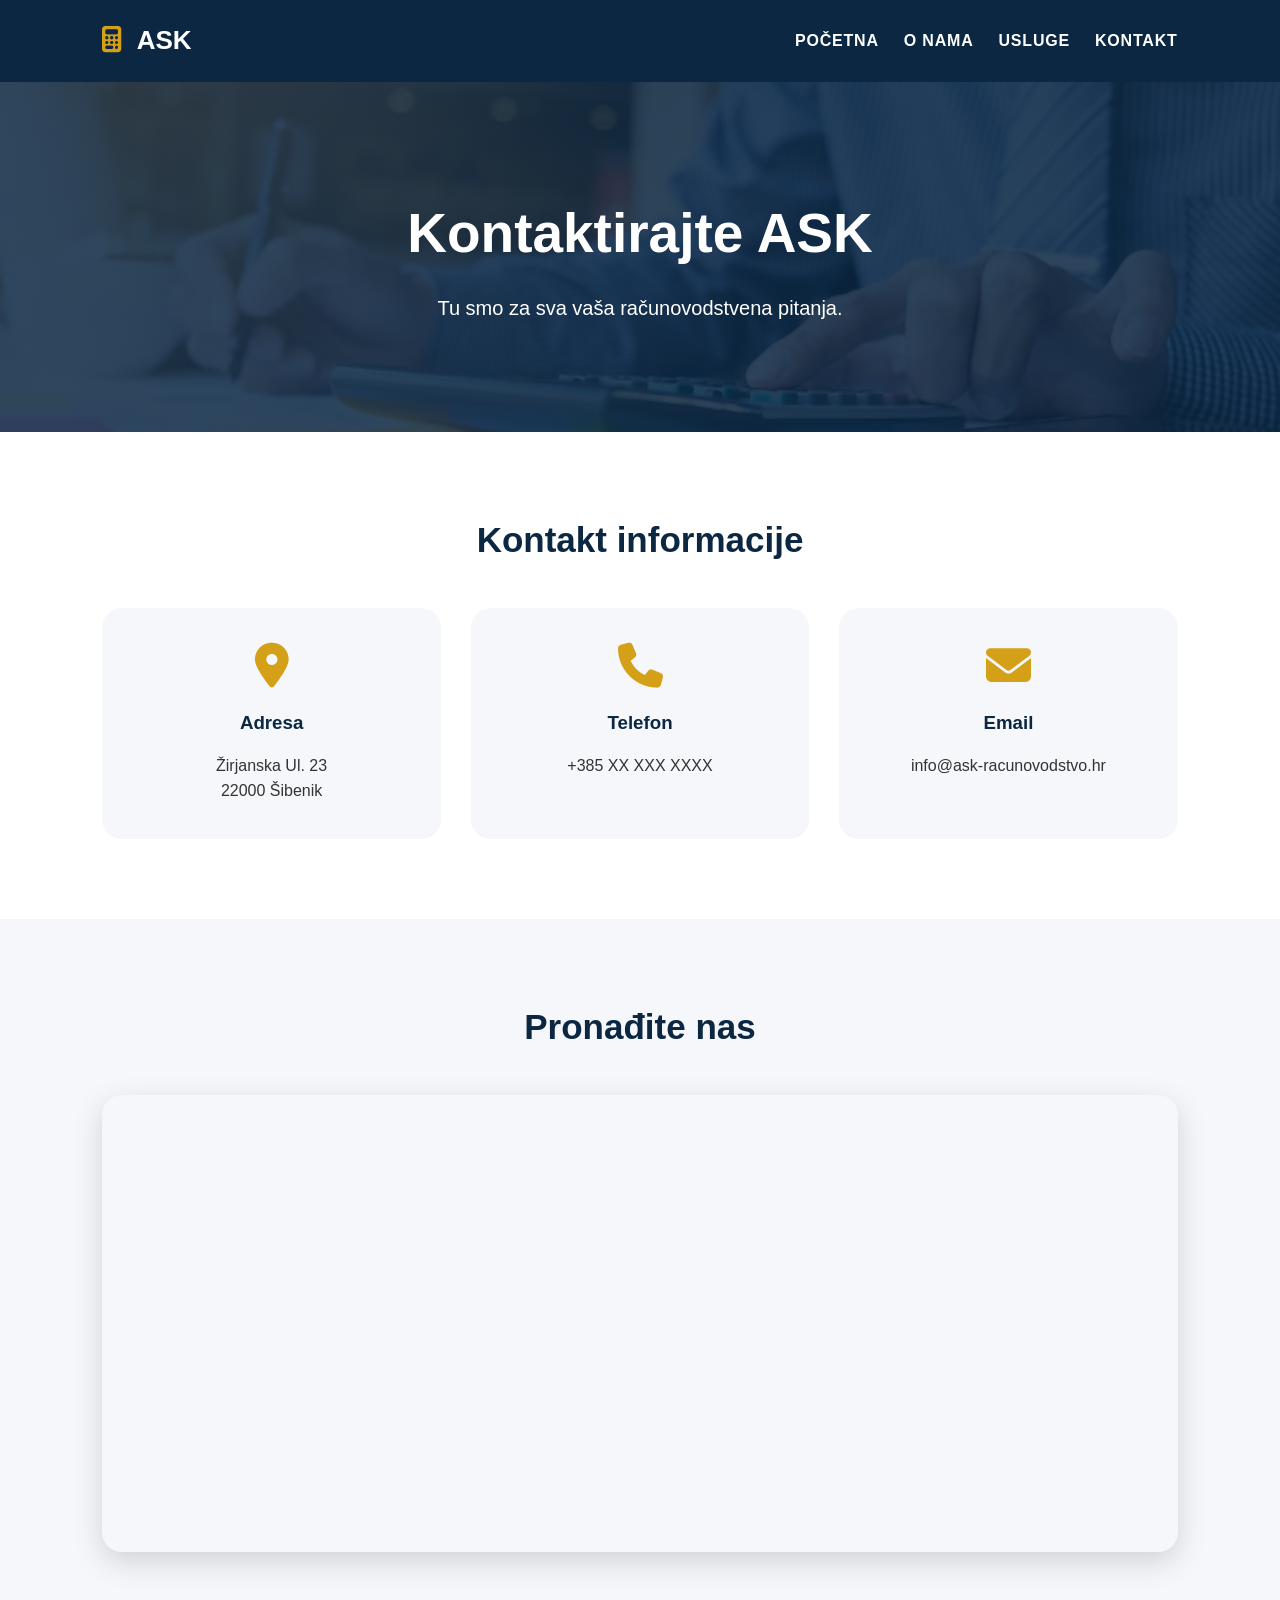
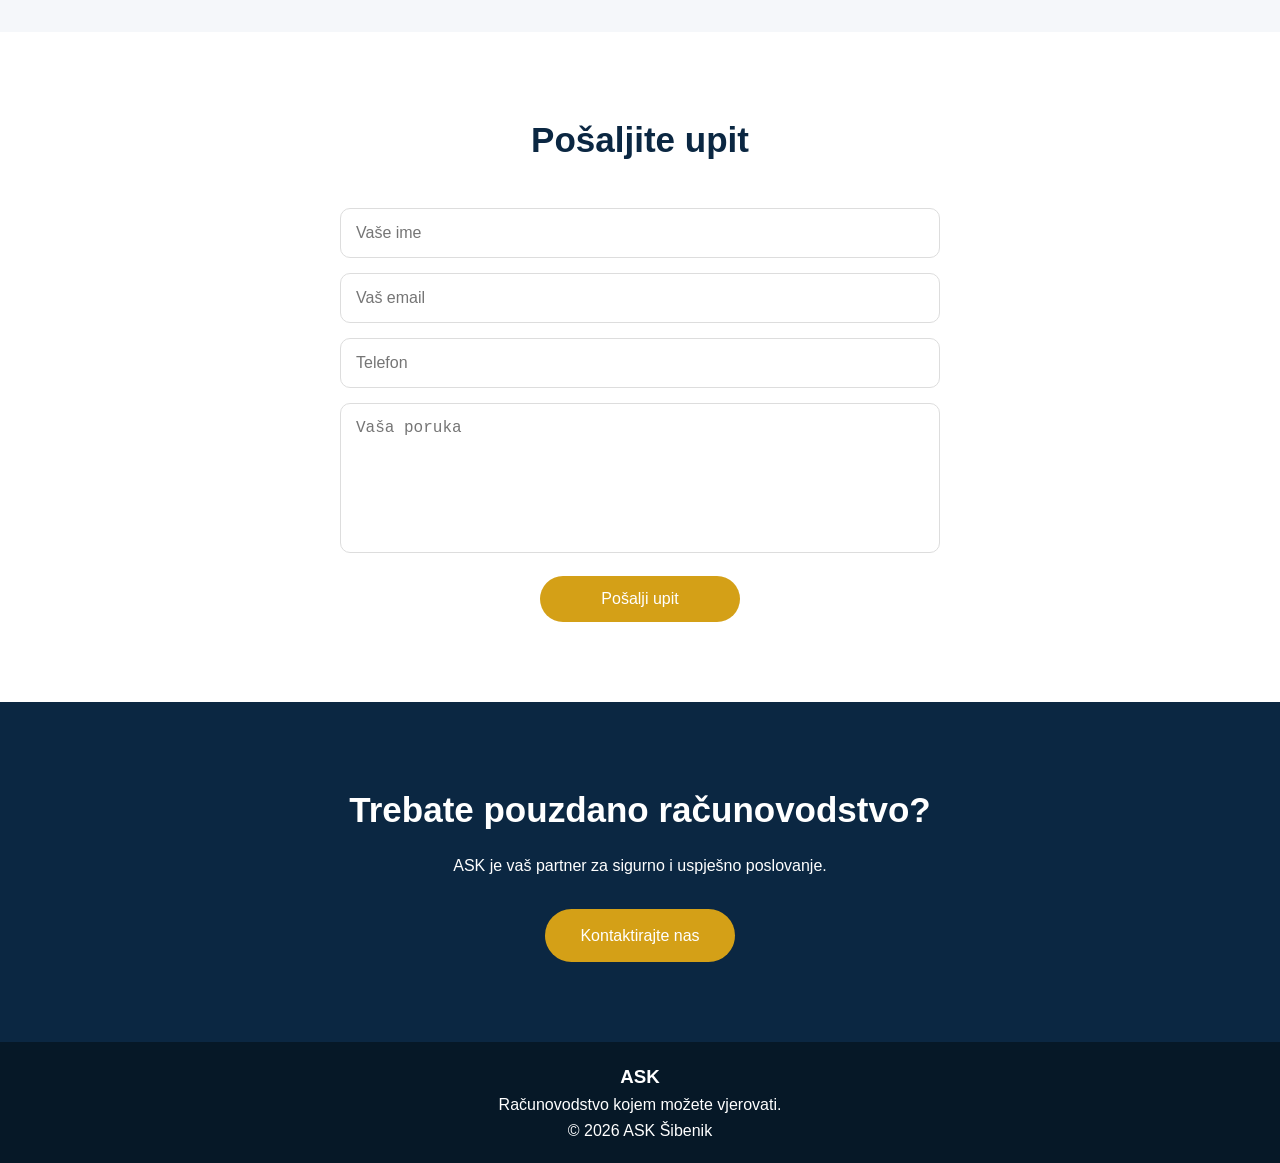
==== kontakt.html @ 26fa2457 "WIP" ====
<!doctype html>
<html lang="hr">
  <head>
    <meta charset="UTF-8" />

    <meta name="viewport" content="width=device-width, initial-scale=1.0" />

    <meta
      name="description"
      content="Kontakt ASK računovodstvo Šibenik - Žirjanska Ul. 23. Knjigovodstvo, porezne usluge i poslovno savjetovanje."
    />

    <title>ASK | Kontakt</title>

    <link rel="stylesheet" href="css/style.css" />

    <link rel="stylesheet" href="css/kontakt.css" />

    <link
      rel="stylesheet"
      href="https://cdnjs.cloudflare.com/ajax/libs/font-awesome/6.5.1/css/all.min.css"
    />
  </head>

  <body>
    <header>
      <div class="logo">
        <i class="fa-solid fa-calculator"></i>

        ASK
      </div>

<nav id="menu">
        <a href="index.html">POČETNA</a>
        <a href="o-nama.html">O NAMA</a>
        <a href="usluge.html">USLUGE</a>
        <a href="kontakt.html">KONTAKT</a>
      </nav>


      <div class="hamburger" onclick="toggleMenu()">
        <i class="fa-solid fa-bars"></i>
      </div>
    </header>

    <section class="contact-hero">
      <div>
        <h1>Kontaktirajte ASK</h1>

        <p>Tu smo za sva vaša računovodstvena pitanja.</p>
      </div>
    </section>

    <section class="contact-section">
      <h2 class="title">Kontakt informacije</h2>

      <div class="contact-grid">
        <div class="contact-card">
          <i class="fa-solid fa-location-dot"></i>

          <h3>Adresa</h3>

          <p>
            Žirjanska Ul. 23<br />

            22000 Šibenik
          </p>
        </div>

        <div class="contact-card">
          <i class="fa-solid fa-phone"></i>

          <h3>Telefon</h3>

          <p>+385 XX XXX XXXX</p>
        </div>

        <div class="contact-card">
          <i class="fa-solid fa-envelope"></i>

          <h3>Email</h3>

          <p>info@ask-racunovodstvo.hr</p>
        </div>
      </div>
    </section>

    <section class="map-section">
      <h2 class="title">Pronađite nas</h2>

      <div class="map-container">
        <iframe
          src="https://www.google.com/maps?q=Žirjanska+Ul.+23,+22000+Šibenik&output=embed"
          width="100%"
          height="450"
          style="border: 0"
          allowfullscreen=""
          loading="lazy"
        >
        </iframe>
      </div>
    </section>

    <section class="contact-form-section">
      <h2 class="title">Pošaljite upit</h2>

      <form class="contact-form">
        <input type="text" placeholder="Vaše ime" />

        <input type="email" placeholder="Vaš email" />

        <input type="text" placeholder="Telefon" />

        <textarea placeholder="Vaša poruka"></textarea>

        <button>Pošalji upit</button>
      </form>
    </section>

    <section class="contact">
      <h2>Trebate pouzdano računovodstvo?</h2>

      <p>ASK je vaš partner za sigurno i uspješno poslovanje.</p>

      <a class="btn" href="mailto:info@ask-racunovodstvo.hr">
        Kontaktirajte nas
      </a>
    </section>

    <footer>
      <h3>ASK</h3>

      <p>Računovodstvo kojem možete vjerovati.</p>

      <p>© 2026 ASK Šibenik</p>
    </footer>

    <script>
      function toggleMenu() {
        document.getElementById("menu").classList.toggle("active");
      }
    </script>
  </body>
</html>
---- css/style.css ----
* {
  margin: 0;
  padding: 0;
  box-sizing: border-box;
}

html {
  scroll-behavior: smooth;
}

body {
  font-family: "Segoe UI", Arial, sans-serif;
  color: #333;
  line-height: 1.6;
  overflow-x: hidden;
}

/* HEADER */

header {
  background: #0b2742;
  color: white;
  padding: 20px 8%;
  position: relative;
  display: flex;
  justify-content: space-between;
  align-items: center;
  flex-wrap: wrap;
}

.logo {
  font-size: 26px;
  font-weight: 700;
}

nav {
  display: flex;
  gap: 25px;
}

nav a {
  color: white;
  text-decoration: none;
  font-weight: 700;
  font-size: 16px;
  letter-spacing: 0.8px;
  position: relative;
  transition: 0.3s ease;
}

nav a::after {
  content: "";
  position: absolute;
  left: 0;
  bottom: -6px;
  width: 0;
  height: 2px;
  background:  #d4a017;;
  transition: width 0.3s ease;
}

nav a:hover::after {
  width: 100%;
}

nav a:hover {
  color:  #d4a017;
}
/* HERO */

.hero {
  min-height: 550px;

  display: flex;

  align-items: center;

  padding: 60px 8%;

  color: white;

  background:
    linear-gradient(rgba(11, 39, 66, 0.85), rgba(11, 39, 66, 0.85)),
    url("../images/slika.jpg");

  background-size: cover;

  background-position: center;
}

.hero div {
  max-width: 750px;
}

.hero h1 {
  font-size: clamp(32px, 5vw, 48px);

  line-height: 1.2;
}

.hero p {
  font-size: clamp(16px, 2vw, 20px);

  margin-top: 20px;
}

/* BUTTON */

.btn {
  display: inline-block;

  margin-top: 30px;

  padding: 14px 35px;

  background: #d4a017;

  color: white;

  text-decoration: none;

  border-radius: 30px;

  transition: 0.3s;
}

.btn:hover {
  transform: translateY(-3px);
}

/* SECTIONS */

section {
  padding: 80px 8%;
}

.title {
  text-align: center;

  color: #0b2742;

  font-size: clamp(28px, 4vw, 35px);

  margin-bottom: 40px;
}

/* CONTENT */

.content {
  max-width: 900px;

  margin: auto;

  text-align: center;

  font-size: 18px;
}

/* SERVICES */

.services {
  display: grid;

  grid-template-columns: repeat(auto-fit, minmax(250px, 1fr));

  gap: 30px;
}

.card {
  background: #f5f7fa;

  padding: 30px;

  border-radius: 15px;

  text-align: center;

  transition: 0.3s;
}

.card:hover {
  transform: translateY(-5px);
}

.card h3 {
  color: #0b2742;

  margin-bottom: 15px;
}

/* CONTACT */

.contact {
  background: #0b2742;

  color: white;

  text-align: center;
}

form {
  max-width: 500px;

  margin: 30px auto;
}

input,
textarea {
  width: 100%;

  padding: 15px;

  margin-bottom: 15px;

  border-radius: 8px;

  border: none;

  font-size: 16px;
}

textarea {
  resize: vertical;

  min-height: 120px;
}

button {
  padding: 14px 35px;

  background: #d4a017;

  border: none;

  color: white;

  border-radius: 30px;

  cursor: pointer;

  font-size: 16px;
}

/* FOOTER */

footer {
  background: #061827;

  color: white;

  text-align: center;

  padding: 20px;
}

/* TABLET */

@media (max-width: 900px) {
  header {
    padding: 20px 5%;
  }

  section {
    padding: 60px 5%;
  }

  .hero {
    padding: 50px 5%;
  }
}


/* MODERN DODACI */

.logo i {
  color: #d4a017;

  margin-right: 8px;
}

.hamburger {
  display: none;

  font-size: 28px;

  cursor: pointer;
}

.icon {
  font-size: 40px;

  color: #d4a017;

  margin-bottom: 20px;
}

.card {
  transition: 0.4s;
}

.card:hover {
  transform: translateY(-10px);

  box-shadow: 0 15px 30px rgba(0, 0, 0, 0.15);
}

/* FIX STATS */

.stats {
  width: 100%;
  background: #0b2742;
  padding: 70px 0;
}

.stats-container {
  width: 100%;
  max-width: 1200px;
  margin: 0 auto;

  display: flex;
  flex-direction: row;

  justify-content: space-around;
  align-items: center;

  text-align: center;
}

.stats-container div {
  flex: 1;
}

.stats-container h2 {
  font-size: 45px;
  color: #d4a017;
  margin: 0;
}

.stats-container p {
  color: white;
  font-size: 18px;
}

@media (max-width: 700px) {
  .stats-container {
    flex-direction: column;
  }
}

.process {
  background: #f5f7fa;
}

.contact h2 {
  font-size: 35px;

  margin-bottom: 15px;
}

/* ANIMACIJE */

.hero-content {
  animation: show 0.9s ease;
}

@keyframes show {
  from {
    opacity: 0;

    transform: translateY(40px);
  }

  to {
    opacity: 1;

    transform: translateY(0);
  }
}

/* MOBILE MENU */

/* HAMBURGER MENU */

.hamburger {

    display:none;

    font-size:30px;

    cursor:pointer;

    color:white;

    margin-left:auto;

}

@media(max-width:700px){


header{

    flex-direction:row;

    justify-content:space-between;

    align-items:center;

    padding:20px 5%;

}


nav{

    display:none;

    position:absolute;

    top:75px;

    left:0;

    width:100%;

    background:#0b2742;

    flex-direction:column;

    text-align:center;

    padding:20px 0;

}


nav.active{

    display:flex;

}



.hamburger{

    display:block;

}


}
---- css/kontakt.css ----
/* HERO */

.contact-hero {
  min-height: 350px;

  display: flex;

  justify-content: center;

  align-items: center;

  text-align: center;

  color: white;

  padding: 40px 8%;

  background:
    linear-gradient(rgba(11, 39, 66, 0.85), rgba(11, 39, 66, 0.85)),
    url("../images/slika.jpg");

  background-size: cover;

  background-position: center;
}

.contact-hero h1 {
  font-size: 55px;

  margin-bottom: 15px;
}

.contact-hero p {
  font-size: 20px;
}

/* KONTAKT KARTICE */

.contact-grid {
  display: grid;

  grid-template-columns: repeat(auto-fit, minmax(250px, 1fr));

  gap: 30px;
}

.contact-card {
  background: #f5f7fa;

  padding: 35px;

  border-radius: 20px;

  text-align: center;
}

.contact-card i {
  font-size: 45px;

  color: #d4a017;

  margin-bottom: 20px;
}

.contact-card h3 {
  color: #0b2742;

  margin-bottom: 15px;
}

/* MAPA */

.map-section {
  background: #f5f7fa;
}

.map-container {
  max-width: 1200px;

  margin: auto;

  border-radius: 20px;

  overflow: hidden;

  box-shadow: 0 10px 30px rgba(0, 0, 0, 0.15);
}

/* FORMA */

.contact-form-section {
  text-align: center;
}

.contact-form {
  max-width: 600px;

  margin: auto;
}

.contact-form input,
.contact-form textarea {
  width: 100%;

  padding: 15px;

  margin-bottom: 15px;

  border: 1px solid #ddd;

  border-radius: 10px;

  font-size: 16px;
}

.contact-form textarea {
  min-height: 150px;

  resize: none;
}

.contact-form button {
  width: 200px;
}


.hamburger {
  display: none;

  font-size: 30px;

  cursor: pointer;

  color: white;
}

@media (max-width: 700px) {
  header {
    flex-direction: row;

    justify-content: space-between;
    
     align-items:center;

    padding:20px 5%;
  }

  .hamburger {
    display: block;
  }

  nav {
    display: none;

    width: 100%;

    flex-direction: column;

    text-align: center;

    background: #0b2742;

    padding: 20px 0;
  }

  nav a {
    padding: 12px;
  }

  nav.active {
    display: flex;
  }
}


@media (max-width: 700px) {
  .contact-hero h1 {
    font-size: 38px;
  }

  .contact-hero p {
    font-size: 16px;
  }
}
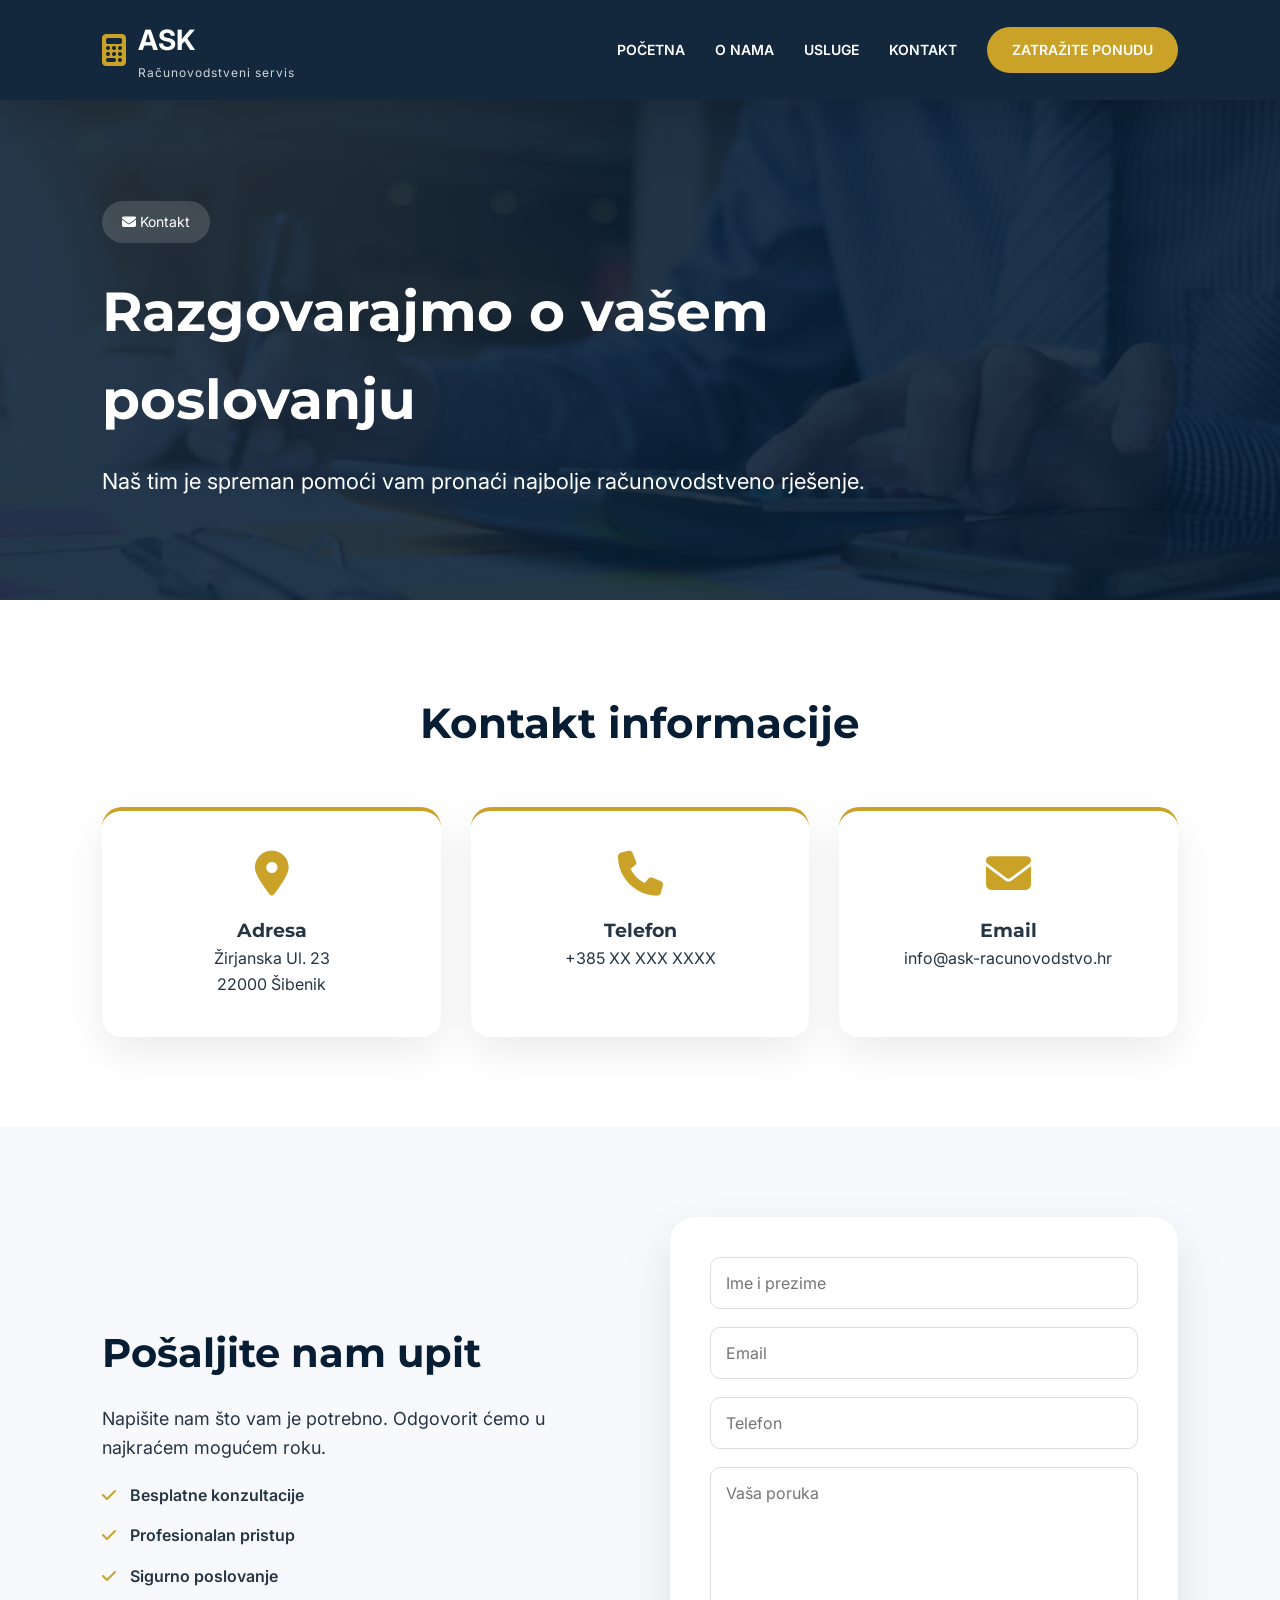
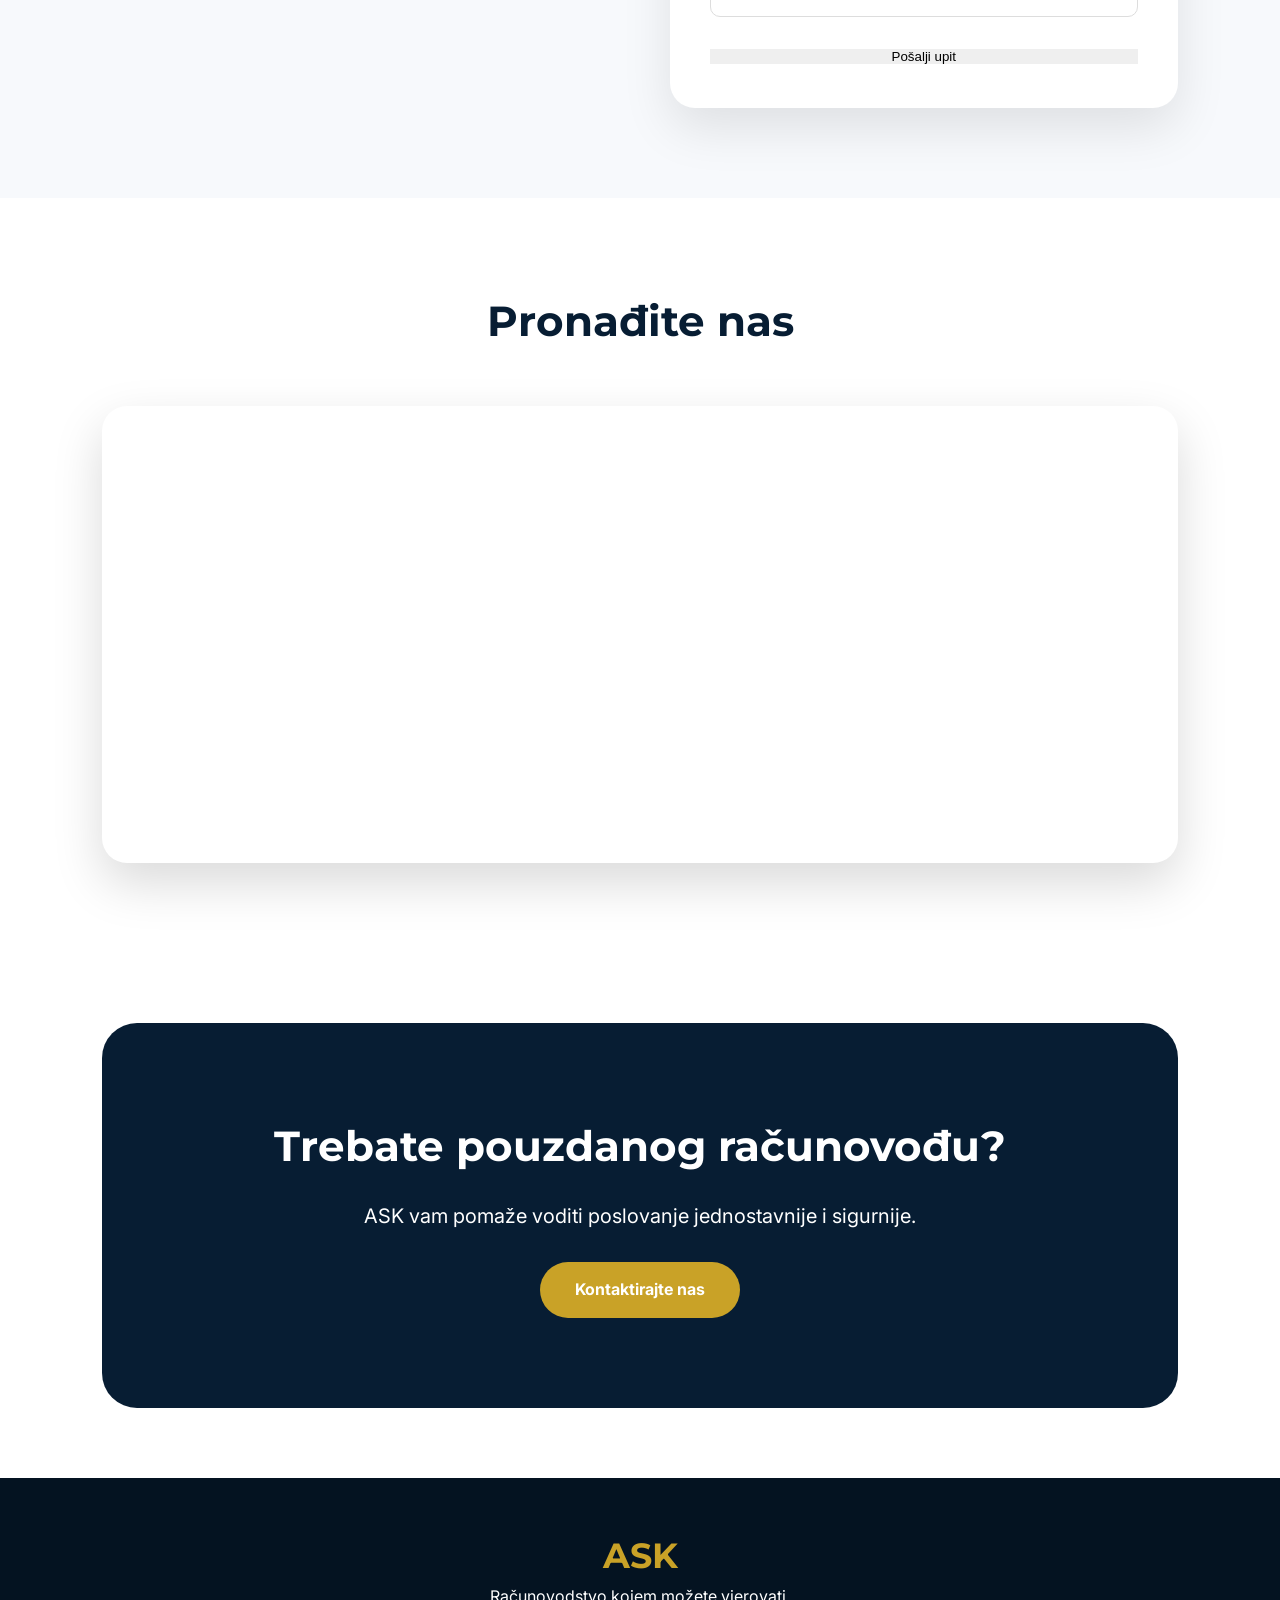
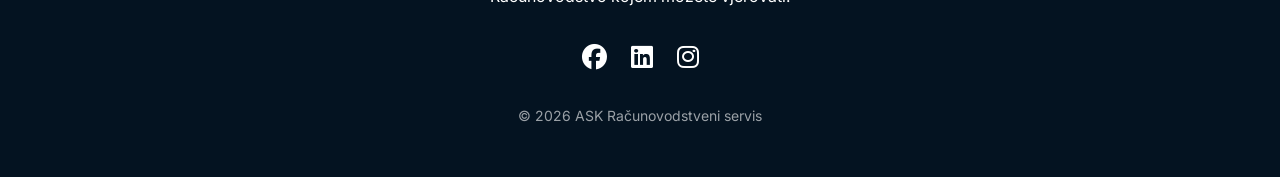
==== commit bfabd1b4: "redesign" ====
--- a/kontakt.html
+++ b/kontakt.html
@@ -7,7 +7,7 @@
 
     <meta
       name="description"
-      content="Kontakt ASK računovodstvo Šibenik - Žirjanska Ul. 23. Knjigovodstvo, porezne usluge i poslovno savjetovanje."
+      content="Kontakt ASK računovodstvo - knjigovodstvo, porezne usluge i poslovno savjetovanje."
     />
 
     <title>ASK | Kontakt</title>
@@ -15,6 +15,14 @@
     <link rel="stylesheet" href="css/style.css" />
 
     <link rel="stylesheet" href="css/kontakt.css" />
+
+    <link rel="preconnect" href="https://fonts.googleapis.com" />
+    <link rel="preconnect" href="https://fonts.gstatic.com" crossorigin />
+
+    <link
+      href="https://fonts.googleapis.com/css2?family=Inter:wght@400;500;600;700&family=Montserrat:wght@700;800&display=swap"
+      rel="stylesheet"
+    />
 
     <link
       rel="stylesheet"
@@ -27,29 +35,50 @@
       <div class="logo">
         <i class="fa-solid fa-calculator"></i>
 
-        ASK
-      </div>
-
-<nav id="menu">
-        <a href="index.html">POČETNA</a>
-        <a href="o-nama.html">O NAMA</a>
-        <a href="usluge.html">USLUGE</a>
-        <a href="kontakt.html">KONTAKT</a>
+        <div>
+          <strong>ASK</strong>
+
+          <span>Računovodstveni servis</span>
+        </div>
+      </div>
+
+      <nav id="menu">
+        <a href="index.html">Početna</a>
+
+        <a href="o-nama.html">O nama</a>
+
+        <a href="usluge.html">Usluge</a>
+
+        <a href="kontakt.html">Kontakt</a>
+
+        <a class="nav-btn" href="kontakt.html"> Zatražite ponudu </a>
       </nav>
-
 
       <div class="hamburger" onclick="toggleMenu()">
         <i class="fa-solid fa-bars"></i>
       </div>
     </header>
 
+    <!-- HERO -->
+
     <section class="contact-hero">
       <div>
-        <h1>Kontaktirajte ASK</h1>
-
-        <p>Tu smo za sva vaša računovodstvena pitanja.</p>
-      </div>
-    </section>
+        <div class="badge">
+          <i class="fa-solid fa-envelope"></i>
+
+          Kontakt
+        </div>
+
+        <h1>Razgovarajmo o vašem poslovanju</h1>
+
+        <p>
+          Naš tim je spreman pomoći vam pronaći najbolje računovodstveno
+          rješenje.
+        </p>
+      </div>
+    </section>
+
+    <!-- CONTACT INFO -->
 
     <section class="contact-section">
       <h2 class="title">Kontakt informacije</h2>
@@ -84,6 +113,55 @@
         </div>
       </div>
     </section>
+
+    <!-- FORM -->
+
+    <section class="contact-form-section">
+      <div class="form-wrapper">
+        <div class="form-text">
+          <h2>Pošaljite nam upit</h2>
+
+          <p>
+            Napišite nam što vam je potrebno. Odgovorit ćemo u najkraćem mogućem
+            roku.
+          </p>
+
+          <div class="mini-info">
+            <div>
+              <i class="fa-solid fa-check"></i>
+
+              Besplatne konzultacije
+            </div>
+
+            <div>
+              <i class="fa-solid fa-check"></i>
+
+              Profesionalan pristup
+            </div>
+
+            <div>
+              <i class="fa-solid fa-check"></i>
+
+              Sigurno poslovanje
+            </div>
+          </div>
+        </div>
+
+        <form class="contact-form">
+          <input type="text" placeholder="Ime i prezime" />
+
+          <input type="email" placeholder="Email" />
+
+          <input type="text" placeholder="Telefon" />
+
+          <textarea placeholder="Vaša poruka"></textarea>
+
+          <button>Pošalji upit</button>
+        </form>
+      </div>
+    </section>
+
+    <!-- MAP -->
 
     <section class="map-section">
       <h2 class="title">Pronađite nas</h2>
@@ -101,26 +179,10 @@
       </div>
     </section>
 
-    <section class="contact-form-section">
-      <h2 class="title">Pošaljite upit</h2>
-
-      <form class="contact-form">
-        <input type="text" placeholder="Vaše ime" />
-
-        <input type="email" placeholder="Vaš email" />
-
-        <input type="text" placeholder="Telefon" />
-
-        <textarea placeholder="Vaša poruka"></textarea>
-
-        <button>Pošalji upit</button>
-      </form>
-    </section>
-
-    <section class="contact">
-      <h2>Trebate pouzdano računovodstvo?</h2>
-
-      <p>ASK je vaš partner za sigurno i uspješno poslovanje.</p>
+    <section class="cta">
+      <h2>Trebate pouzdanog računovođu?</h2>
+
+      <p>ASK vam pomaže voditi poslovanje jednostavnije i sigurnije.</p>
 
       <a class="btn" href="mailto:info@ask-racunovodstvo.hr">
         Kontaktirajte nas
@@ -128,11 +190,19 @@
     </section>
 
     <footer>
-      <h3>ASK</h3>
+      <h2>ASK</h2>
 
       <p>Računovodstvo kojem možete vjerovati.</p>
 
-      <p>© 2026 ASK Šibenik</p>
+      <div class="social">
+        <i class="fa-brands fa-facebook"></i>
+
+        <i class="fa-brands fa-linkedin"></i>
+
+        <i class="fa-brands fa-instagram"></i>
+      </div>
+
+      <p class="copy">© 2026 ASK Računovodstveni servis</p>
     </footer>
 
     <script>
--- a/css/style.css
+++ b/css/style.css
@@ -4,364 +4,473 @@
   box-sizing: border-box;
 }
 
+:root {
+  --navy: #071d33;
+  --blue: #12395b;
+  --gold: #c9a227;
+  --light: #f7f9fc;
+  --text: #263544;
+}
+
 html {
   scroll-behavior: smooth;
 }
 
 body {
-  font-family: "Segoe UI", Arial, sans-serif;
-  color: #333;
+  font-family: "Inter", sans-serif;
+
+  color: var(--text);
+
   line-height: 1.6;
+
   overflow-x: hidden;
-}
-
-/* HEADER */
+
+  background: white;
+}
+
+h1,
+h2,
+h3 {
+  font-family: "Montserrat", sans-serif;
+}
+
+/* ================= HEADER ================= */
 
 header {
-  background: #0b2742;
-  color: white;
-  padding: 20px 8%;
-  position: relative;
+  position: sticky;
+
+  top: 0;
+
+  z-index: 1000;
+
   display: flex;
+
   justify-content: space-between;
+
   align-items: center;
-  flex-wrap: wrap;
+
+  padding: 18px 8%;
+
+  background: rgba(7, 29, 51, 0.95);
+
+  backdrop-filter: blur(12px);
+
+  box-shadow: 0 10px 30px rgba(0, 0, 0, 0.15);
 }
 
 .logo {
-  font-size: 26px;
-  font-weight: 700;
+  display: flex;
+
+  align-items: center;
+
+  gap: 12px;
+
+  color: white;
+
+  font-size: 28px;
+}
+
+.logo i {
+  color: var(--gold);
+
+  font-size: 32px;
+}
+
+.logo span {
+  display: block;
+
+  font-size: 12px;
+
+  font-weight: 400;
+
+  opacity: 0.8;
+
+  letter-spacing: 1px;
 }
 
 nav {
   display: flex;
-  gap: 25px;
+
+  align-items: center;
+
+  gap: 30px;
 }
 
 nav a {
   color: white;
+
   text-decoration: none;
-  font-weight: 700;
-  font-size: 16px;
-  letter-spacing: 0.8px;
-  position: relative;
-  transition: 0.3s ease;
-}
-
-nav a::after {
-  content: "";
-  position: absolute;
-  left: 0;
-  bottom: -6px;
-  width: 0;
-  height: 2px;
-  background:  #d4a017;;
-  transition: width 0.3s ease;
-}
-
-nav a:hover::after {
-  width: 100%;
+
+  font-weight: 600;
+
+  text-transform: uppercase;
+
+  font-size: 14px;
+
+  transition: 0.3s;
 }
 
 nav a:hover {
-  color:  #d4a017;
-}
-/* HERO */
+  color: var(--gold);
+}
+
+.nav-btn {
+  background: var(--gold);
+
+  padding: 12px 25px;
+
+  border-radius: 30px;
+}
+
+.nav-btn:hover {
+  background: white;
+
+  color: var(--navy);
+}
+
+.hamburger {
+  display: none;
+
+  font-size: 30px;
+
+  color: white;
+
+  cursor: pointer;
+}
+
+/* ================= HERO ================= */
 
 .hero {
-  min-height: 550px;
-
+  min-height: 700px;
+
+  padding: 80px 8%;
+
+  display: grid;
+
+  grid-template-columns: 1fr 1fr;
+
+  gap: 60px;
+
+  align-items: center;
+
+  background:
+    linear-gradient(rgba(7, 29, 51, 0.85), rgba(7, 29, 51, 0.85)),
+    url("../images/slika.jpg");
+
+  background-size: cover;
+
+  background-position: center;
+
+  color: white;
+}
+
+.hero-text {
+  animation: show 0.8s ease;
+}
+
+.badge {
+  display: inline-block;
+
+  background: rgba(255, 255, 255, 0.15);
+
+  padding: 10px 20px;
+
+  border-radius: 30px;
+
+  margin-bottom: 25px;
+
+  font-size: 14px;
+}
+
+.hero h1 {
+  font-size: clamp(38px, 5vw, 60px);
+
+  line-height: 1.15;
+
+  margin-bottom: 25px;
+}
+
+.hero p {
+  font-size: 20px;
+
+  max-width: 600px;
+
+  opacity: 0.9;
+}
+
+.hero-buttons {
   display: flex;
 
-  align-items: center;
-
-  padding: 60px 8%;
-
-  color: white;
-
-  background:
-    linear-gradient(rgba(11, 39, 66, 0.85), rgba(11, 39, 66, 0.85)),
-    url("../images/slika.jpg");
-
-  background-size: cover;
-
-  background-position: center;
-}
-
-.hero div {
-  max-width: 750px;
-}
-
-.hero h1 {
-  font-size: clamp(32px, 5vw, 48px);
-
-  line-height: 1.2;
-}
-
-.hero p {
-  font-size: clamp(16px, 2vw, 20px);
-
-  margin-top: 20px;
-}
-
-/* BUTTON */
+  gap: 20px;
+
+  margin-top: 35px;
+}
 
 .btn {
   display: inline-block;
 
-  margin-top: 30px;
-
-  padding: 14px 35px;
-
-  background: #d4a017;
-
-  color: white;
+  padding: 15px 35px;
+
+  background: var(--gold);
+
+  color: white;
+
+  border-radius: 40px;
 
   text-decoration: none;
 
-  border-radius: 30px;
+  font-weight: 700;
 
   transition: 0.3s;
 }
 
 .btn:hover {
-  transform: translateY(-3px);
-}
-
-/* SECTIONS */
+  transform: translateY(-4px);
+}
+
+.outline-btn {
+  padding: 15px 35px;
+
+  border: 2px solid white;
+
+  border-radius: 40px;
+
+  color: white;
+
+  text-decoration: none;
+
+  font-weight: 700;
+
+  transition: 0.3s;
+}
+
+.outline-btn:hover {
+  background: white;
+
+  color: var(--navy);
+}
+
+.hero-image img {
+  width: 100%;
+
+  height: 420px;
+
+  object-fit: cover;
+
+  border-radius: 25px;
+
+  box-shadow: 0 25px 60px rgba(0, 0, 0, 0.4);
+}
+
+/* ================= TRUST ================= */
+
+.trust {
+  padding: 60px 8%;
+
+  display: grid;
+
+  grid-template-columns: repeat(4, 1fr);
+
+  gap: 30px;
+
+  background: white;
+
+  text-align: center;
+}
+
+.trust div {
+  padding: 30px;
+}
+
+.trust i {
+  font-size: 40px;
+
+  color: var(--gold);
+
+  margin-bottom: 15px;
+}
+
+.trust h3 {
+  font-size: 35px;
+
+  color: var(--navy);
+}
+
+/* ================= GENERAL ================= */
 
 section {
-  padding: 80px 8%;
+  padding: 90px 8%;
 }
 
 .title {
   text-align: center;
 
-  color: #0b2742;
-
-  font-size: clamp(28px, 4vw, 35px);
-
-  margin-bottom: 40px;
-}
-
-/* CONTENT */
-
-.content {
-  max-width: 900px;
-
-  margin: auto;
+  font-size: 42px;
+
+  color: var(--navy);
+
+  margin-bottom: 50px;
+}
+
+/* ================= CARDS ================= */
+
+.cards {
+  display: grid;
+
+  grid-template-columns: repeat(auto-fit, minmax(280px, 1fr));
+
+  gap: 35px;
+}
+
+.card {
+  background: white;
+
+  padding: 40px 30px;
+
+  border-radius: 20px;
 
   text-align: center;
 
-  font-size: 18px;
-}
-
-/* SERVICES */
-
-.services {
-  display: grid;
-
-  grid-template-columns: repeat(auto-fit, minmax(250px, 1fr));
-
-  gap: 30px;
-}
-
-.card {
-  background: #f5f7fa;
-
-  padding: 30px;
-
-  border-radius: 15px;
-
-  text-align: center;
-
-  transition: 0.3s;
+  border-top: 4px solid var(--gold);
+
+  box-shadow: 0 15px 40px rgba(0, 0, 0, 0.08);
+
+  transition: 0.4s;
 }
 
 .card:hover {
-  transform: translateY(-5px);
+  transform: translateY(-12px);
+
+  box-shadow: 0 25px 60px rgba(0, 0, 0, 0.15);
+}
+
+.card i {
+  font-size: 45px;
+
+  color: var(--gold);
+
+  margin-bottom: 25px;
 }
 
 .card h3 {
-  color: #0b2742;
+  color: var(--navy);
+
+  font-size: 22px;
 
   margin-bottom: 15px;
 }
 
-/* CONTACT */
-
-.contact {
-  background: #0b2742;
-
-  color: white;
-
-  text-align: center;
-}
-
-form {
-  max-width: 500px;
-
-  margin: 30px auto;
-}
-
-input,
-textarea {
-  width: 100%;
-
-  padding: 15px;
-
-  margin-bottom: 15px;
-
-  border-radius: 8px;
-
-  border: none;
-
-  font-size: 16px;
-}
-
-textarea {
-  resize: vertical;
-
-  min-height: 120px;
-}
-
-button {
-  padding: 14px 35px;
-
-  background: #d4a017;
-
-  border: none;
-
-  color: white;
-
-  border-radius: 30px;
-
-  cursor: pointer;
-
-  font-size: 16px;
-}
-
-/* FOOTER */
-
-footer {
-  background: #061827;
-
-  color: white;
-
-  text-align: center;
-
-  padding: 20px;
-}
-
-/* TABLET */
-
-@media (max-width: 900px) {
-  header {
-    padding: 20px 5%;
-  }
-
-  section {
-    padding: 60px 5%;
-  }
-
-  .hero {
-    padding: 50px 5%;
-  }
-}
-
-
-/* MODERN DODACI */
-
-.logo i {
-  color: #d4a017;
-
-  margin-right: 8px;
-}
-
-.hamburger {
-  display: none;
-
-  font-size: 28px;
-
-  cursor: pointer;
-}
-
-.icon {
-  font-size: 40px;
-
-  color: #d4a017;
-
-  margin-bottom: 20px;
-}
-
-.card {
-  transition: 0.4s;
-}
-
-.card:hover {
-  transform: translateY(-10px);
-
-  box-shadow: 0 15px 30px rgba(0, 0, 0, 0.15);
-}
-
-/* FIX STATS */
-
-.stats {
-  width: 100%;
-  background: #0b2742;
-  padding: 70px 0;
-}
-
-.stats-container {
-  width: 100%;
-  max-width: 1200px;
-  margin: 0 auto;
-
-  display: flex;
-  flex-direction: row;
-
-  justify-content: space-around;
-  align-items: center;
-
-  text-align: center;
-}
-
-.stats-container div {
-  flex: 1;
-}
-
-.stats-container h2 {
-  font-size: 45px;
-  color: #d4a017;
-  margin: 0;
-}
-
-.stats-container p {
-  color: white;
-  font-size: 18px;
-}
-
-@media (max-width: 700px) {
-  .stats-container {
-    flex-direction: column;
-  }
-}
+.services-section {
+  background: var(--light);
+}
+
+/* ================= PROCESS ================= */
 
 .process {
   background: #f5f7fa;
 }
 
-.contact h2 {
+.steps {
+  display: grid;
+
+  grid-template-columns: repeat(3, 1fr);
+
+  gap: 40px;
+
+  text-align: center;
+}
+
+.steps span {
+  display: flex;
+
+  width: 80px;
+
+  height: 80px;
+
+  margin: auto;
+
+  align-items: center;
+
+  justify-content: center;
+
+  border-radius: 50%;
+
+  background: var(--gold);
+
+  color: white;
+
+  font-size: 30px;
+
+  font-weight: bold;
+
+  margin-bottom: 25px;
+}
+
+/* ================= CTA ================= */
+
+.cta {
+  margin: 70px 8%;
+
+  border-radius: 35px;
+
+  background: var(--navy);
+
+  color: white;
+
+  text-align: center;
+
+  padding: 90px 20px;
+}
+
+.cta h2 {
+  font-size: 42px;
+
+  margin-bottom: 20px;
+}
+
+.cta p {
+  font-size: 20px;
+
+  margin-bottom: 30px;
+}
+
+/* ================= FOOTER ================= */
+
+footer {
+  background: #041321;
+
+  color: white;
+
+  text-align: center;
+
+  padding: 50px 20px;
+}
+
+footer h2 {
   font-size: 35px;
 
-  margin-bottom: 15px;
-}
-
-/* ANIMACIJE */
-
-.hero-content {
-  animation: show 0.9s ease;
-}
+  color: var(--gold);
+}
+
+.social {
+  margin: 25px;
+}
+
+.social i {
+  font-size: 25px;
+
+  margin: 10px;
+
+  cursor: pointer;
+}
+
+.copy {
+  opacity: 0.6;
+
+  font-size: 14px;
+}
+
+/* ================= ANIMATION ================= */
 
 @keyframes show {
   from {
@@ -373,80 +482,92 @@
   to {
     opacity: 1;
 
-    transform: translateY(0);
-  }
-}
-
-/* MOBILE MENU */
-
-/* HAMBURGER MENU */
-
-.hamburger {
-
-    display:none;
-
-    font-size:30px;
-
-    cursor:pointer;
-
-    color:white;
-
-    margin-left:auto;
-
-}
-
-@media(max-width:700px){
-
-
-header{
-
-    flex-direction:row;
-
-    justify-content:space-between;
-
-    align-items:center;
-
-    padding:20px 5%;
-
-}
-
-
-nav{
-
-    display:none;
-
-    position:absolute;
-
-    top:75px;
-
-    left:0;
-
-    width:100%;
-
-    background:#0b2742;
-
-    flex-direction:column;
-
-    text-align:center;
-
-    padding:20px 0;
-
-}
-
-
-nav.active{
-
-    display:flex;
-
-}
-
-
-
-.hamburger{
-
-    display:block;
-
-}
-
-
-}
+    transform: none;
+  }
+}
+
+/* ================= TABLET ================= */
+
+@media (max-width: 900px) {
+  .hero {
+    grid-template-columns: 1fr;
+  }
+
+  .hero-image {
+    display: none;
+  }
+
+  .trust {
+    grid-template-columns: repeat(2, 1fr);
+  }
+
+  .steps {
+    grid-template-columns: 1fr;
+  }
+}
+
+/* ================= MOBILE ================= */
+
+@media (max-width: 700px) {
+  header {
+    padding: 20px 5%;
+  }
+
+  nav {
+    display: none;
+
+    position: absolute;
+
+    top: 75px;
+
+    left: 0;
+
+    width: 100%;
+
+    background: var(--navy);
+
+    flex-direction: column;
+
+    padding: 30px;
+  }
+
+  nav.active {
+    display: flex;
+  }
+
+  .hamburger {
+    display: block;
+  }
+
+  .hero {
+    padding: 60px 5%;
+  }
+
+  .hero h1 {
+    font-size: 38px;
+  }
+
+  .hero-buttons {
+    flex-direction: column;
+  }
+
+  section {
+    padding: 60px 5%;
+  }
+
+  .title {
+    font-size: 32px;
+  }
+
+  .trust {
+    grid-template-columns: 1fr;
+  }
+
+  .cta {
+    margin: 40px 5%;
+  }
+
+  .cta h2 {
+    font-size: 32px;
+  }
+}
--- a/css/kontakt.css
+++ b/css/kontakt.css
@@ -1,23 +1,16 @@
-
-/* HERO */
-
 .contact-hero {
-  min-height: 350px;
+  min-height: 500px;
 
   display: flex;
 
-  justify-content: center;
-
   align-items: center;
 
-  text-align: center;
+  padding: 80px 8%;
 
   color: white;
 
-  padding: 40px 8%;
-
   background:
-    linear-gradient(rgba(11, 39, 66, 0.85), rgba(11, 39, 66, 0.85)),
+    linear-gradient(rgba(7, 29, 51, 0.88), rgba(7, 29, 51, 0.88)),
     url("../images/slika.jpg");
 
   background-size: cover;
@@ -28,75 +21,91 @@
 .contact-hero h1 {
   font-size: 55px;
 
-  margin-bottom: 15px;
+  max-width: 800px;
 }
 
 .contact-hero p {
-  font-size: 20px;
+  font-size: 22px;
+
+  margin-top: 20px;
 }
-
-/* KONTAKT KARTICE */
 
 .contact-grid {
   display: grid;
 
-  grid-template-columns: repeat(auto-fit, minmax(250px, 1fr));
+  grid-template-columns: repeat(3, 1fr);
 
   gap: 30px;
 }
 
 .contact-card {
-  background: #f5f7fa;
+  background: white;
 
-  padding: 35px;
+  padding: 40px;
+
+  text-align: center;
 
   border-radius: 20px;
 
-  text-align: center;
+  box-shadow: 0 15px 40px rgba(0, 0, 0, 0.08);
+
+  border-top: 4px solid #c9a227;
 }
 
 .contact-card i {
   font-size: 45px;
 
-  color: #d4a017;
+  color: #c9a227;
 
   margin-bottom: 20px;
 }
 
-.contact-card h3 {
-  color: #0b2742;
-
-  margin-bottom: 15px;
+.contact-form-section {
+  background: #f7f9fc;
 }
 
-/* MAPA */
+.form-wrapper {
+  display: grid;
 
-.map-section {
-  background: #f5f7fa;
+  grid-template-columns: 1fr 1fr;
+
+  gap: 60px;
+
+  align-items: center;
 }
 
-.map-container {
-  max-width: 1200px;
+.form-text h2 {
+  font-size: 40px;
 
-  margin: auto;
-
-  border-radius: 20px;
-
-  overflow: hidden;
-
-  box-shadow: 0 10px 30px rgba(0, 0, 0, 0.15);
+  color: #071d33;
 }
 
-/* FORMA */
+.form-text p {
+  font-size: 18px;
 
-.contact-form-section {
-  text-align: center;
+  margin: 20px 0;
+}
+
+.mini-info div {
+  margin: 15px 0;
+
+  font-weight: 600;
+}
+
+.mini-info i {
+  color: #c9a227;
+
+  margin-right: 10px;
 }
 
 .contact-form {
-  max-width: 600px;
+  background: white;
 
-  margin: auto;
+  padding: 40px;
+
+  border-radius: 25px;
+
+  box-shadow: 0 20px 50px rgba(0, 0, 0, 0.1);
 }
 
 .contact-form input,
@@ -105,81 +114,49 @@
 
   padding: 15px;
 
-  margin-bottom: 15px;
+  margin-bottom: 18px;
 
   border: 1px solid #ddd;
 
   border-radius: 10px;
 
   font-size: 16px;
+
+  font-family: inherit;
 }
 
 .contact-form textarea {
-  min-height: 150px;
+  height: 150px;
 
   resize: none;
 }
 
 .contact-form button {
-  width: 200px;
+  width: 100%;
+
+  border: none;
+
+  cursor: pointer;
 }
 
+.map-container {
+  border-radius: 25px;
 
-.hamburger {
-  display: none;
+  overflow: hidden;
 
-  font-size: 30px;
-
-  cursor: pointer;
-
-  color: white;
+  box-shadow: 0 20px 50px rgba(0, 0, 0, 0.15);
 }
 
-@media (max-width: 700px) {
-  header {
-    flex-direction: row;
-
-    justify-content: space-between;
-    
-     align-items:center;
-
-    padding:20px 5%;
+@media (max-width: 900px) {
+  .contact-grid {
+    grid-template-columns: 1fr;
   }
 
-  .hamburger {
-    display: block;
+  .form-wrapper {
+    grid-template-columns: 1fr;
   }
 
-  nav {
-    display: none;
-
-    width: 100%;
-
-    flex-direction: column;
-
-    text-align: center;
-
-    background: #0b2742;
-
-    padding: 20px 0;
-  }
-
-  nav a {
-    padding: 12px;
-  }
-
-  nav.active {
-    display: flex;
-  }
-}
-
-
-@media (max-width: 700px) {
   .contact-hero h1 {
     font-size: 38px;
   }
-
-  .contact-hero p {
-    font-size: 16px;
-  }
 }
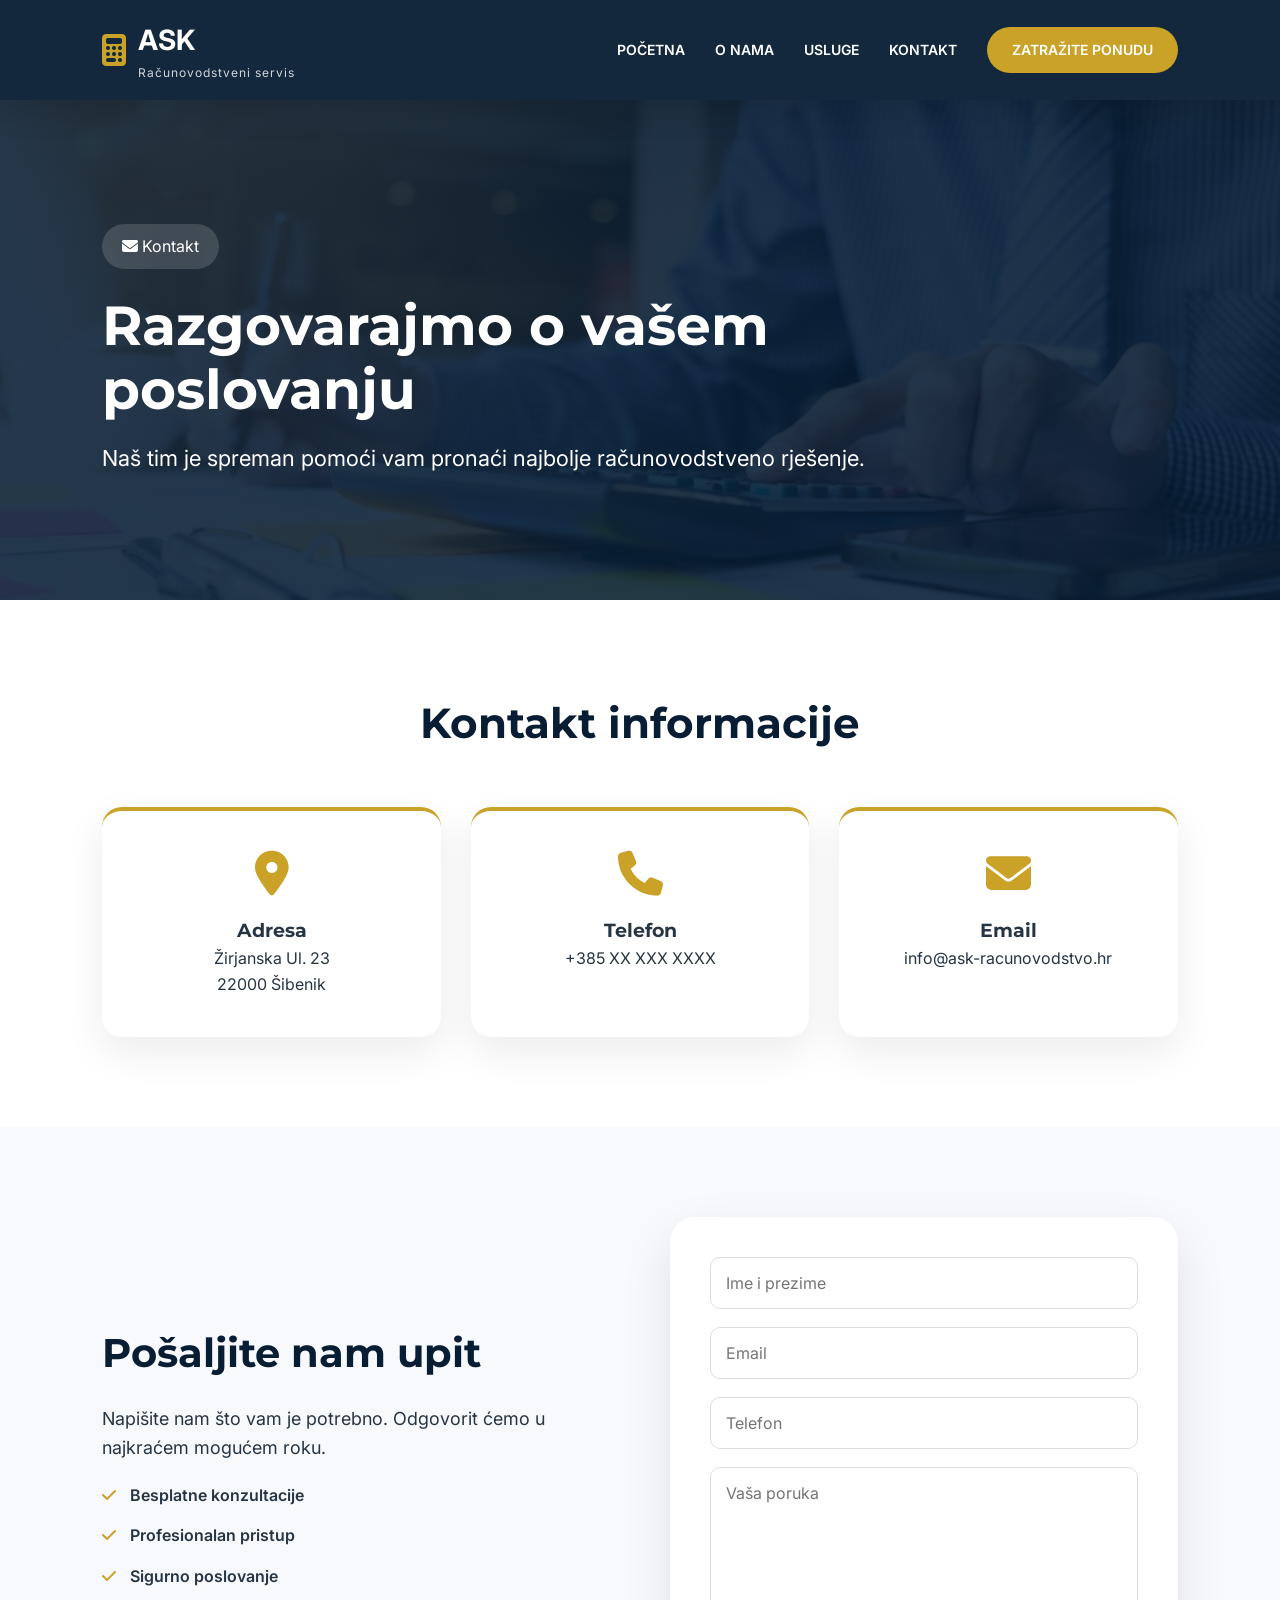
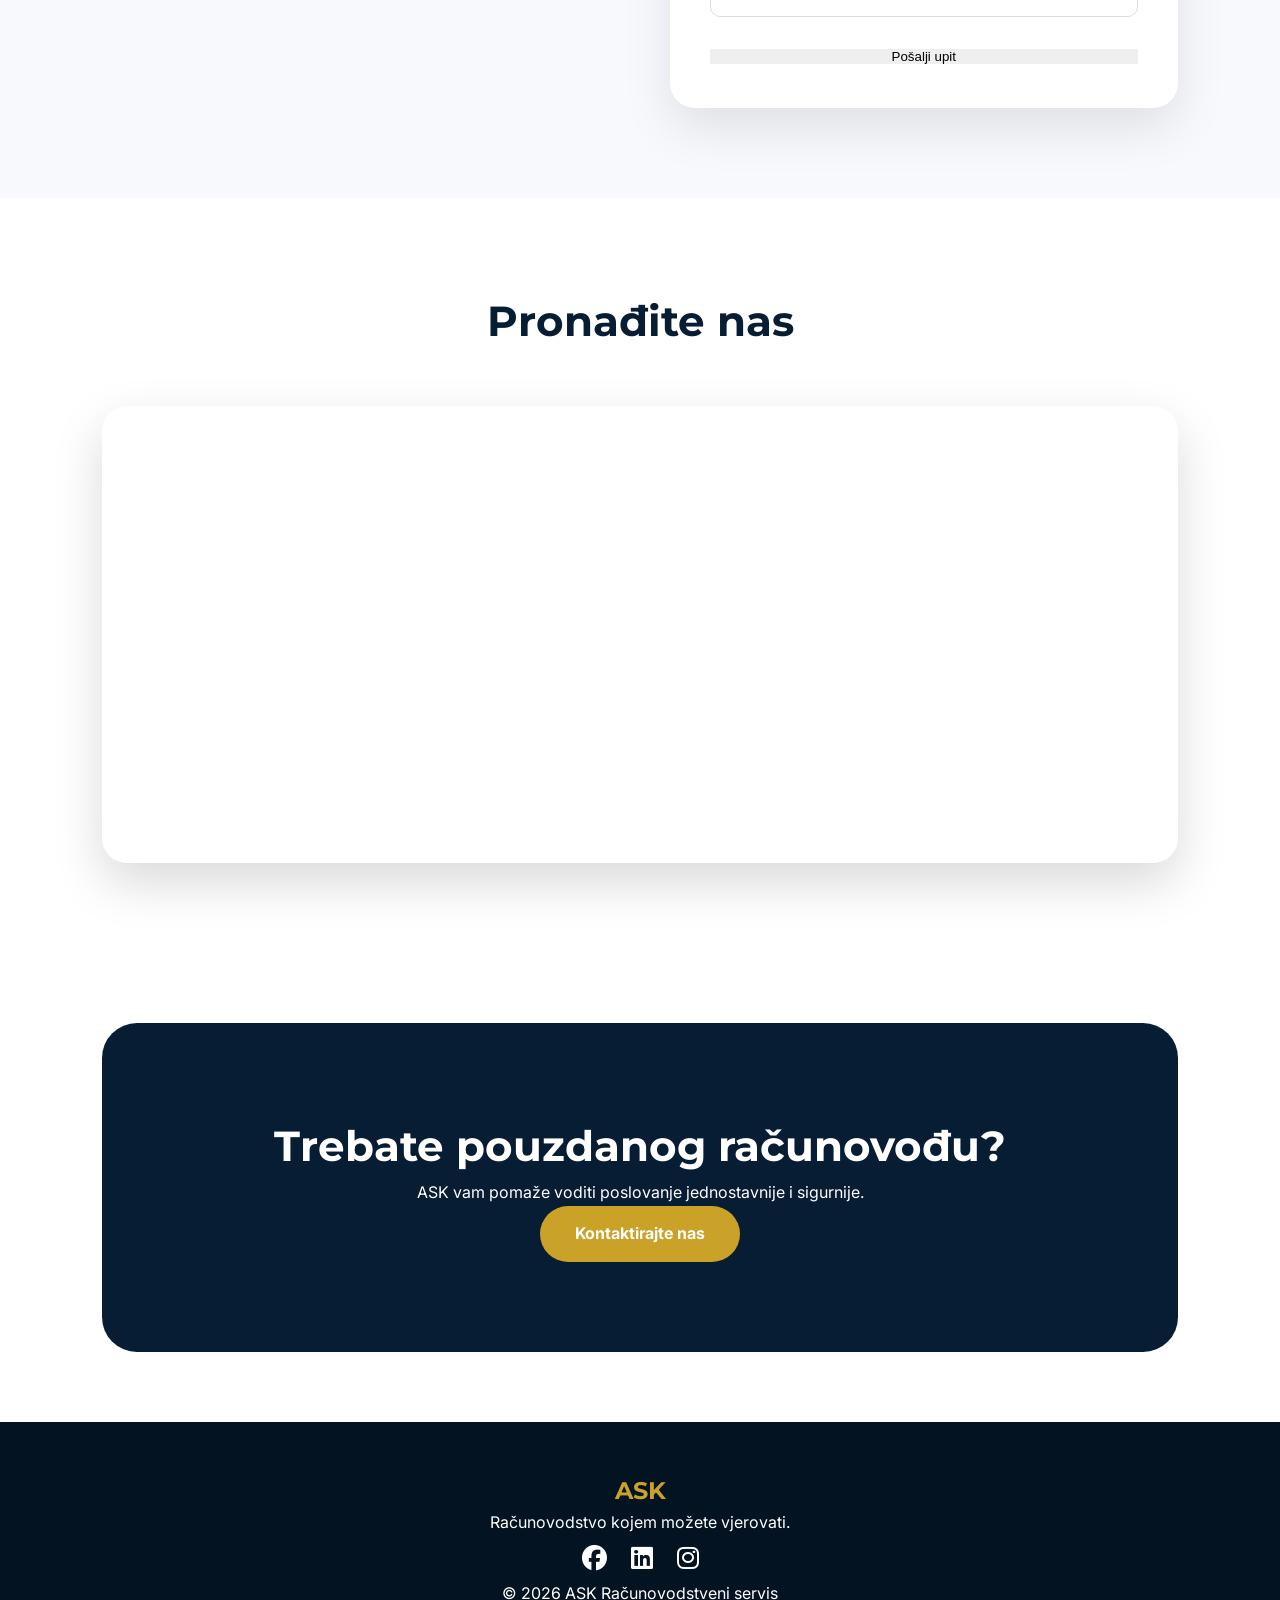
==== commit e6162d9e: "Wip" ====
--- a/kontakt.html
+++ b/kontakt.html
@@ -32,7 +32,7 @@
 
   <body>
     <header>
-      <div class="logo">
+      <a href="index.html" class="logo">
         <i class="fa-solid fa-calculator"></i>
 
         <div>
@@ -40,7 +40,7 @@
 
           <span>Računovodstveni servis</span>
         </div>
-      </div>
+      </a>
 
       <nav id="menu">
         <a href="index.html">Početna</a>
--- a/css/style.css
+++ b/css/style.css
@@ -28,12 +28,21 @@
   background: white;
 }
 
+img,
+iframe {
+  max-width: 100%;
+}
+
 h1,
 h2,
 h3 {
   font-family: "Montserrat", sans-serif;
 }
 
+a {
+  text-decoration: none;
+}
+
 /* ================= HEADER ================= */
 
 header {
@@ -49,6 +58,8 @@
 
   align-items: center;
 
+  gap: 20px;
+
   padding: 18px 8%;
 
   background: rgba(7, 29, 51, 0.95);
@@ -68,6 +79,8 @@
   color: white;
 
   font-size: 28px;
+
+  cursor: pointer;
 }
 
 .logo i {
@@ -81,8 +94,6 @@
 
   font-size: 12px;
 
-  font-weight: 400;
-
   opacity: 0.8;
 
   letter-spacing: 1px;
@@ -99,13 +110,11 @@
 nav a {
   color: white;
 
-  text-decoration: none;
+  text-transform: uppercase;
+
+  font-size: 14px;
 
   font-weight: 600;
-
-  text-transform: uppercase;
-
-  font-size: 14px;
 
   transition: 0.3s;
 }
@@ -122,50 +131,65 @@
   border-radius: 30px;
 }
 
-.nav-btn:hover {
-  background: white;
-
-  color: var(--navy);
-}
-
 .hamburger {
   display: none;
 
+  color: white;
+
   font-size: 30px;
 
-  color: white;
-
   cursor: pointer;
 }
 
 /* ================= HERO ================= */
 
+.hero,
+.about-hero,
+.services-hero,
+.contact-hero {
+  min-height: 600px;
+
+  display: flex;
+
+  align-items: center;
+
+  padding: 80px 8%;
+
+  color: white;
+
+  background:
+    linear-gradient(rgba(7, 29, 51, 0.88), rgba(7, 29, 51, 0.88)),
+    url("../images/slika.jpg");
+
+  background-size: cover;
+
+  background-position: center;
+}
+
 .hero {
-  min-height: 700px;
-
-  padding: 80px 8%;
-
   display: grid;
 
   grid-template-columns: 1fr 1fr;
 
   gap: 60px;
-
-  align-items: center;
-
-  background:
-    linear-gradient(rgba(7, 29, 51, 0.85), rgba(7, 29, 51, 0.85)),
-    url("../images/slika.jpg");
-
-  background-size: cover;
-
-  background-position: center;
-
-  color: white;
-}
-
-.hero-text {
-  animation: show 0.8s ease;
+}
+
+.hero h1,
+.about-hero h1,
+.services-hero h1,
+.contact-hero h1 {
+  font-size: clamp(36px, 5vw, 60px);
+
+  line-height: 1.15;
+}
+
+.hero p,
+.about-hero p,
+.services-hero p,
+.contact-hero p {
+  font-size: 20px;
+
+  margin-top: 20px;
 }
 
 .badge {
@@ -178,24 +202,16 @@
   border-radius: 30px;
 
   margin-bottom: 25px;
-
-  font-size: 14px;
-}
-
-.hero h1 {
-  font-size: clamp(38px, 5vw, 60px);
-
-  line-height: 1.15;
-
-  margin-bottom: 25px;
-}
-
-.hero p {
-  font-size: 20px;
-
-  max-width: 600px;
-
-  opacity: 0.9;
+}
+
+.hero-image img {
+  width: 100%;
+
+  max-height: 420px;
+
+  object-fit: cover;
+
+  border-radius: 25px;
 }
 
 .hero-buttons {
@@ -206,18 +222,18 @@
   margin-top: 35px;
 }
 
+/* BUTTON */
+
 .btn {
   display: inline-block;
 
+  background: var(--gold);
+
+  color: white;
+
   padding: 15px 35px;
 
-  background: var(--gold);
-
-  color: white;
-
   border-radius: 40px;
-
-  text-decoration: none;
 
   font-weight: 700;
 
@@ -233,61 +249,87 @@
 
   border: 2px solid white;
 
+  color: white;
+
   border-radius: 40px;
-
-  color: white;
-
-  text-decoration: none;
-
-  font-weight: 700;
-
-  transition: 0.3s;
-}
-
-.outline-btn:hover {
+}
+
+/* ================= SECTIONS ================= */
+
+section {
+  padding: 90px 8%;
+}
+
+.title {
+  text-align: center;
+
+  color: var(--navy);
+
+  font-size: 42px;
+
+  margin-bottom: 50px;
+}
+
+/* ================= CARDS ================= */
+
+.cards {
+  display: grid;
+
+  grid-template-columns: repeat(auto-fit, minmax(280px, 1fr));
+
+  gap: 35px;
+}
+
+.card {
   background: white;
 
+  padding: 40px 30px;
+
+  border-radius: 20px;
+
+  text-align: center;
+
+  border-top: 4px solid var(--gold);
+
+  box-shadow: 0 15px 40px rgba(0, 0, 0, 0.08);
+
+  transition: 0.4s;
+}
+
+.card:hover {
+  transform: translateY(-10px);
+}
+
+.card i {
+  font-size: 45px;
+
+  color: var(--gold);
+
+  margin-bottom: 20px;
+}
+
+.card h3 {
   color: var(--navy);
-}
-
-.hero-image img {
-  width: 100%;
-
-  height: 420px;
-
-  object-fit: cover;
-
-  border-radius: 25px;
-
-  box-shadow: 0 25px 60px rgba(0, 0, 0, 0.4);
+
+  margin-bottom: 15px;
 }
 
 /* ================= TRUST ================= */
 
 .trust {
-  padding: 60px 8%;
-
   display: grid;
 
   grid-template-columns: repeat(4, 1fr);
 
+  text-align: center;
+
   gap: 30px;
-
-  background: white;
-
-  text-align: center;
-}
-
-.trust div {
-  padding: 30px;
 }
 
 .trust i {
+  color: var(--gold);
+
   font-size: 40px;
-
-  color: var(--gold);
-
-  margin-bottom: 15px;
 }
 
 .trust h3 {
@@ -296,79 +338,7 @@
   color: var(--navy);
 }
 
-/* ================= GENERAL ================= */
-
-section {
-  padding: 90px 8%;
-}
-
-.title {
-  text-align: center;
-
-  font-size: 42px;
-
-  color: var(--navy);
-
-  margin-bottom: 50px;
-}
-
-/* ================= CARDS ================= */
-
-.cards {
-  display: grid;
-
-  grid-template-columns: repeat(auto-fit, minmax(280px, 1fr));
-
-  gap: 35px;
-}
-
-.card {
-  background: white;
-
-  padding: 40px 30px;
-
-  border-radius: 20px;
-
-  text-align: center;
-
-  border-top: 4px solid var(--gold);
-
-  box-shadow: 0 15px 40px rgba(0, 0, 0, 0.08);
-
-  transition: 0.4s;
-}
-
-.card:hover {
-  transform: translateY(-12px);
-
-  box-shadow: 0 25px 60px rgba(0, 0, 0, 0.15);
-}
-
-.card i {
-  font-size: 45px;
-
-  color: var(--gold);
-
-  margin-bottom: 25px;
-}
-
-.card h3 {
-  color: var(--navy);
-
-  font-size: 22px;
-
-  margin-bottom: 15px;
-}
-
-.services-section {
-  background: var(--light);
-}
-
-/* ================= PROCESS ================= */
-
-.process {
-  background: #f5f7fa;
-}
+/* ================= STEPS ================= */
 
 .steps {
   display: grid;
@@ -389,21 +359,17 @@
 
   margin: auto;
 
+  justify-content: center;
+
   align-items: center;
 
-  justify-content: center;
+  background: var(--gold);
+
+  color: white;
 
   border-radius: 50%;
 
-  background: var(--gold);
-
-  color: white;
-
   font-size: 30px;
-
-  font-weight: bold;
-
-  margin-bottom: 25px;
 }
 
 /* ================= CTA ================= */
@@ -411,27 +377,19 @@
 .cta {
   margin: 70px 8%;
 
+  padding: 90px 20px;
+
+  background: var(--navy);
+
+  color: white;
+
+  text-align: center;
+
   border-radius: 35px;
-
-  background: var(--navy);
-
-  color: white;
-
-  text-align: center;
-
-  padding: 90px 20px;
 }
 
 .cta h2 {
   font-size: 42px;
-
-  margin-bottom: 20px;
-}
-
-.cta p {
-  font-size: 20px;
-
-  margin-bottom: 30px;
 }
 
 /* ================= FOOTER ================= */
@@ -447,43 +405,13 @@
 }
 
 footer h2 {
-  font-size: 35px;
-
   color: var(--gold);
-}
-
-.social {
-  margin: 25px;
 }
 
 .social i {
   font-size: 25px;
 
   margin: 10px;
-
-  cursor: pointer;
-}
-
-.copy {
-  opacity: 0.6;
-
-  font-size: 14px;
-}
-
-/* ================= ANIMATION ================= */
-
-@keyframes show {
-  from {
-    opacity: 0;
-
-    transform: translateY(40px);
-  }
-
-  to {
-    opacity: 1;
-
-    transform: none;
-  }
 }
 
 /* ================= TABLET ================= */
@@ -491,6 +419,8 @@
 @media (max-width: 900px) {
   .hero {
     grid-template-columns: 1fr;
+
+    text-align: center;
   }
 
   .hero-image {
@@ -510,23 +440,31 @@
 
 @media (max-width: 700px) {
   header {
-    padding: 20px 5%;
+    padding: 15px 5%;
+  }
+
+  .logo {
+    font-size: 22px;
+  }
+
+  .logo i {
+    font-size: 25px;
   }
 
   nav {
+    position: absolute;
+
+    top: 70px;
+
+    left: 0;
+
+    width: 100%;
+
     display: none;
 
-    position: absolute;
-
-    top: 75px;
-
-    left: 0;
-
-    width: 100%;
+    flex-direction: column;
 
     background: var(--navy);
-
-    flex-direction: column;
 
     padding: 30px;
   }
@@ -539,35 +477,62 @@
     display: block;
   }
 
-  .hero {
+  .hero,
+  .about-hero,
+  .services-hero,
+  .contact-hero {
+    min-height: 450px;
+
     padding: 60px 5%;
-  }
-
-  .hero h1 {
-    font-size: 38px;
+
+    text-align: center;
+  }
+
+  .hero h1,
+  .about-hero h1,
+  .services-hero h1,
+  .contact-hero h1 {
+    font-size: 36px;
   }
 
   .hero-buttons {
     flex-direction: column;
   }
 
+  .btn,
+  .outline-btn {
+    width: 100%;
+
+    text-align: center;
+  }
+
   section {
-    padding: 60px 5%;
+    padding: 55px 5%;
   }
 
   .title {
-    font-size: 32px;
+    font-size: 30px;
+  }
+
+  .cards {
+    grid-template-columns: 1fr;
   }
 
   .trust {
     grid-template-columns: 1fr;
   }
 
+  .steps {
+    grid-template-columns: 1fr;
+  }
+
   .cta {
-    margin: 40px 5%;
+    margin: 30px 5%;
+
+    padding: 50px 20px;
   }
 
   .cta h2 {
-    font-size: 32px;
-  }
-}
+    font-size: 30px;
+  }
+}
--- a/css/kontakt.css
+++ b/css/kontakt.css
@@ -160,3 +160,21 @@
     font-size: 38px;
   }
 }
+
+@media (max-width: 700px) {
+  .contact-grid {
+    display: grid;
+
+    grid-template-columns: 1fr;
+  }
+
+  .form-wrapper {
+    display: grid;
+
+    grid-template-columns: 1fr;
+  }
+
+  .map-container iframe {
+    height: 300px;
+  }
+}
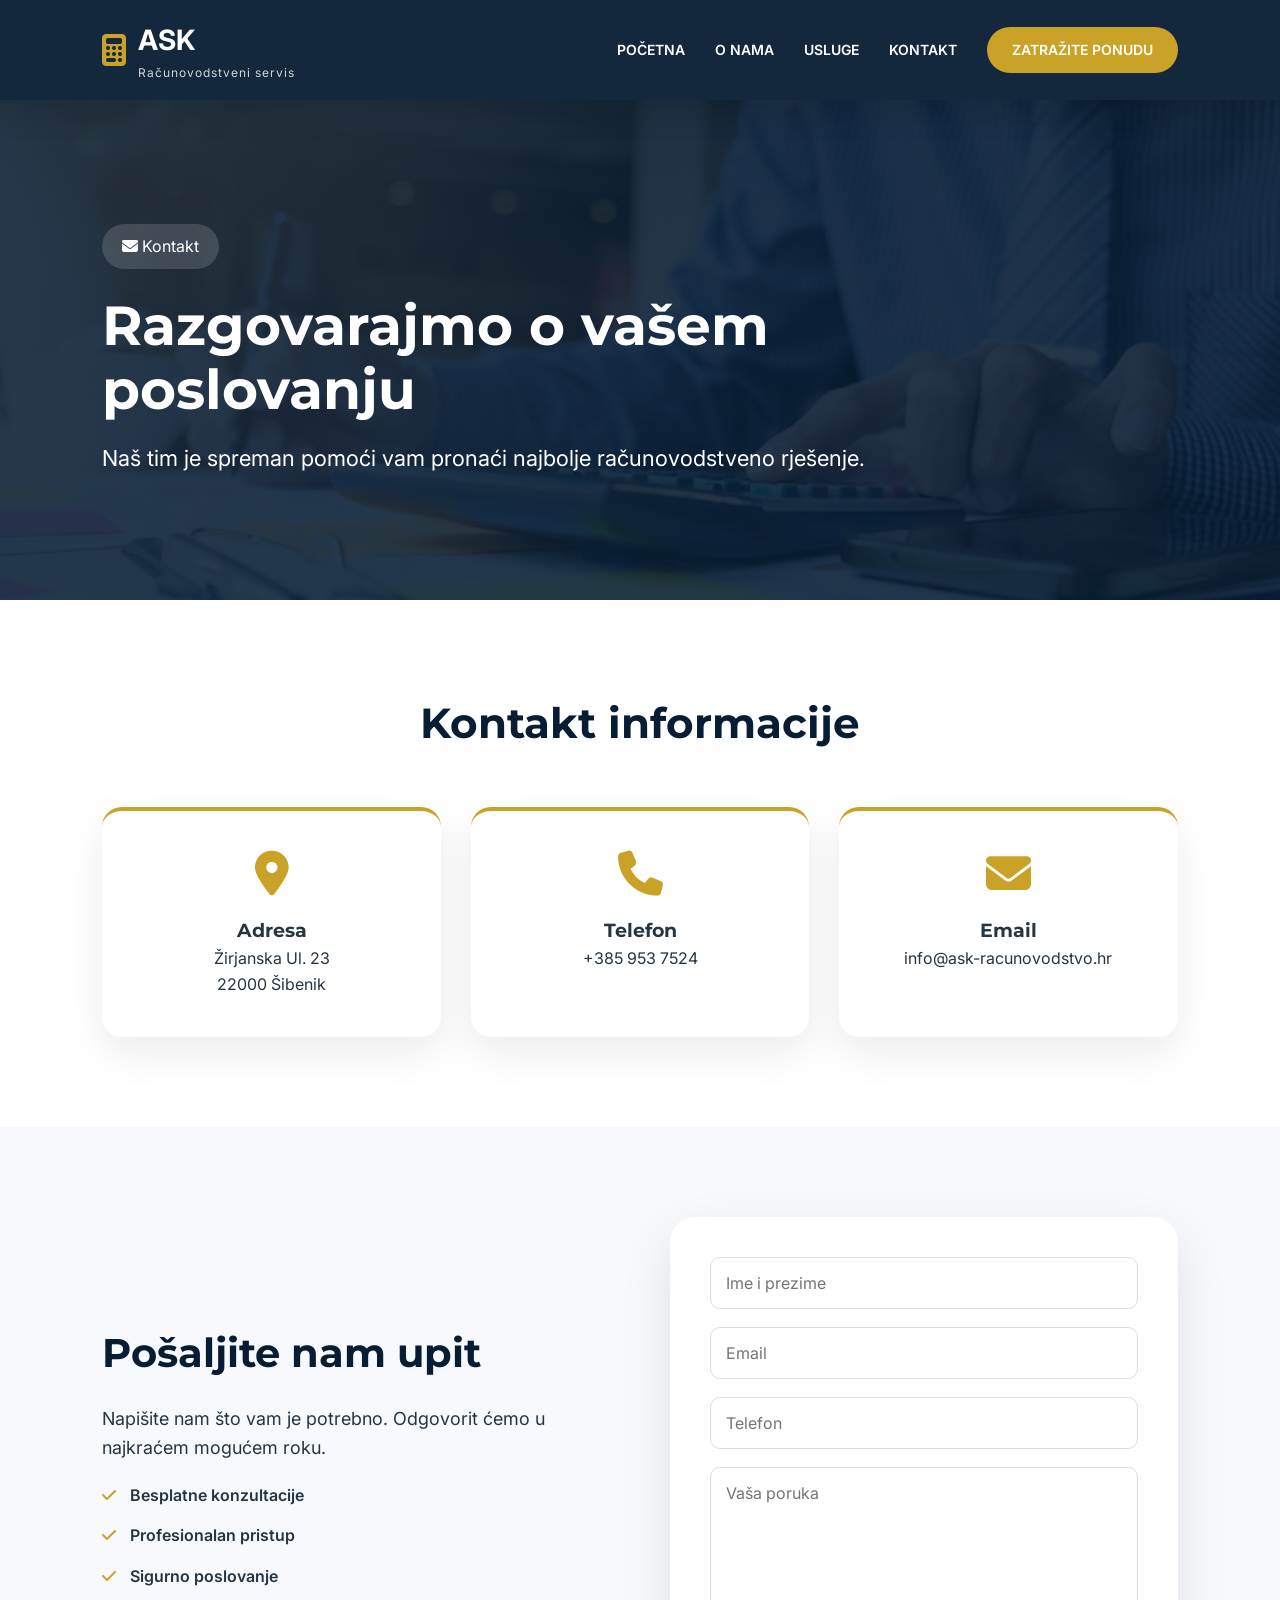
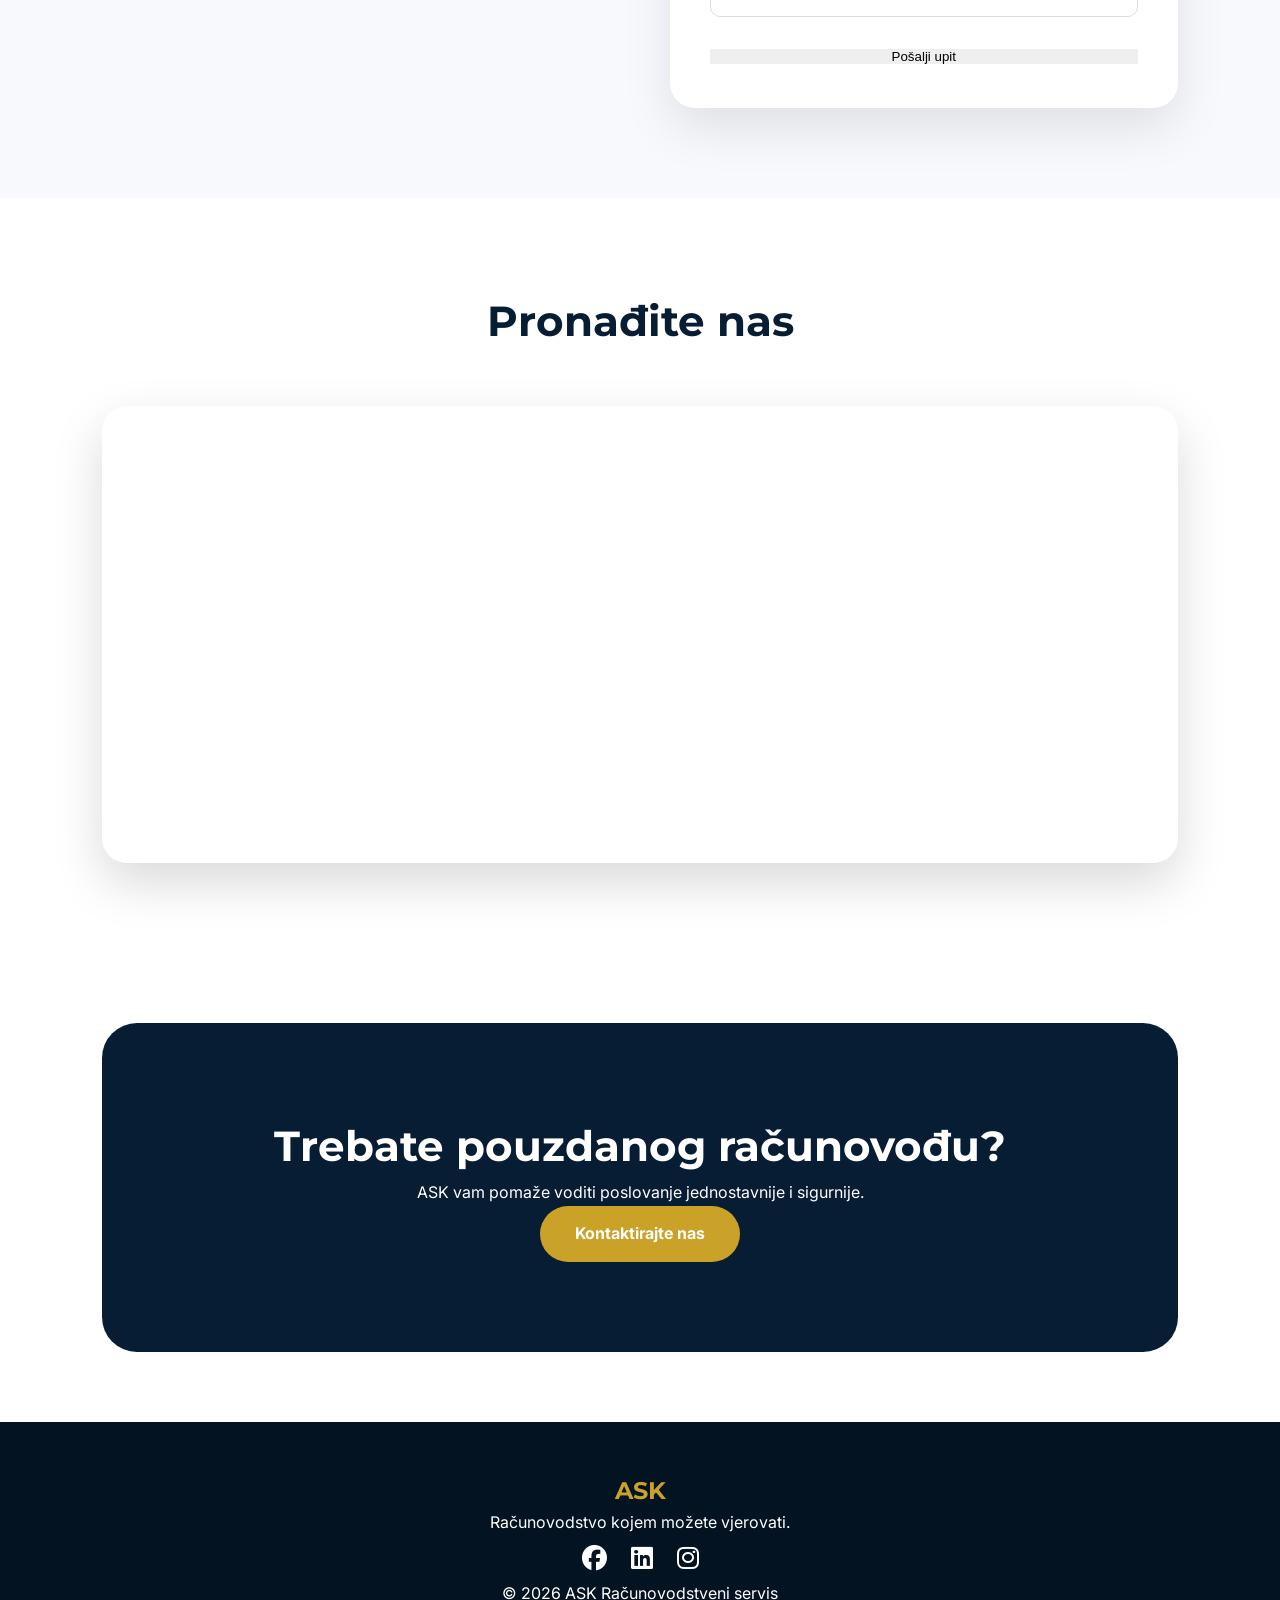
==== commit 1f5f09c7: "TEXT" ====
--- a/kontakt.html
+++ b/kontakt.html
@@ -101,7 +101,7 @@
 
           <h3>Telefon</h3>
 
-          <p>+385 XX XXX XXXX</p>
+          <p>+385 953 7524</p>
         </div>
 
         <div class="contact-card">
--- a/css/style.css
+++ b/css/style.css
@@ -536,3 +536,26 @@
     font-size: 30px;
   }
 }
+
+.whatsapp-btn {
+  position: fixed;
+  right: 25px;
+  bottom: 25px;
+  width: 60px;
+  height: 60px;
+  background: #25D366;
+  color: white;
+  border-radius: 50%;
+  display: flex;
+  align-items: center;
+  justify-content: center;
+  font-size: 32px;
+  text-decoration: none;
+  box-shadow: 0 5px 15px rgba(0,0,0,0.25);
+  z-index: 999;
+  transition: 0.3s;
+}
+
+.whatsapp-btn:hover {
+  transform: scale(1.1);
+}
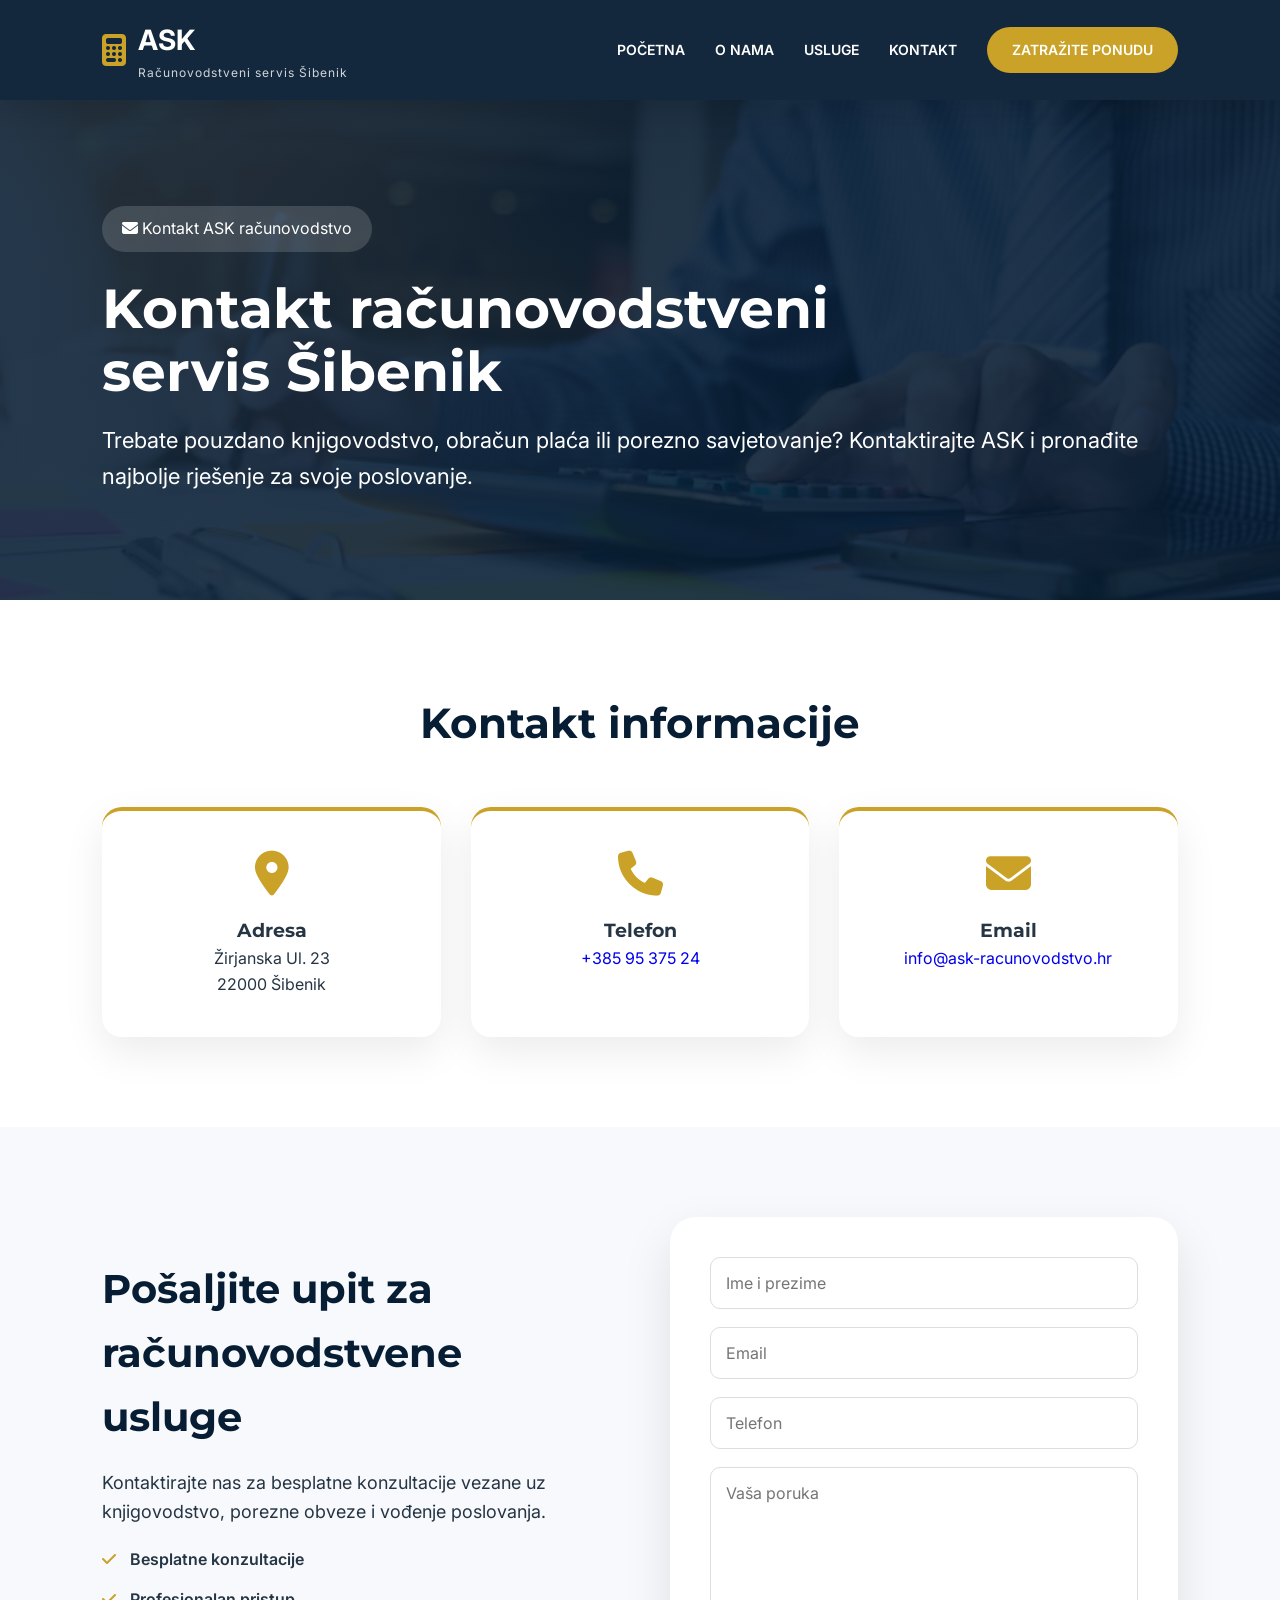
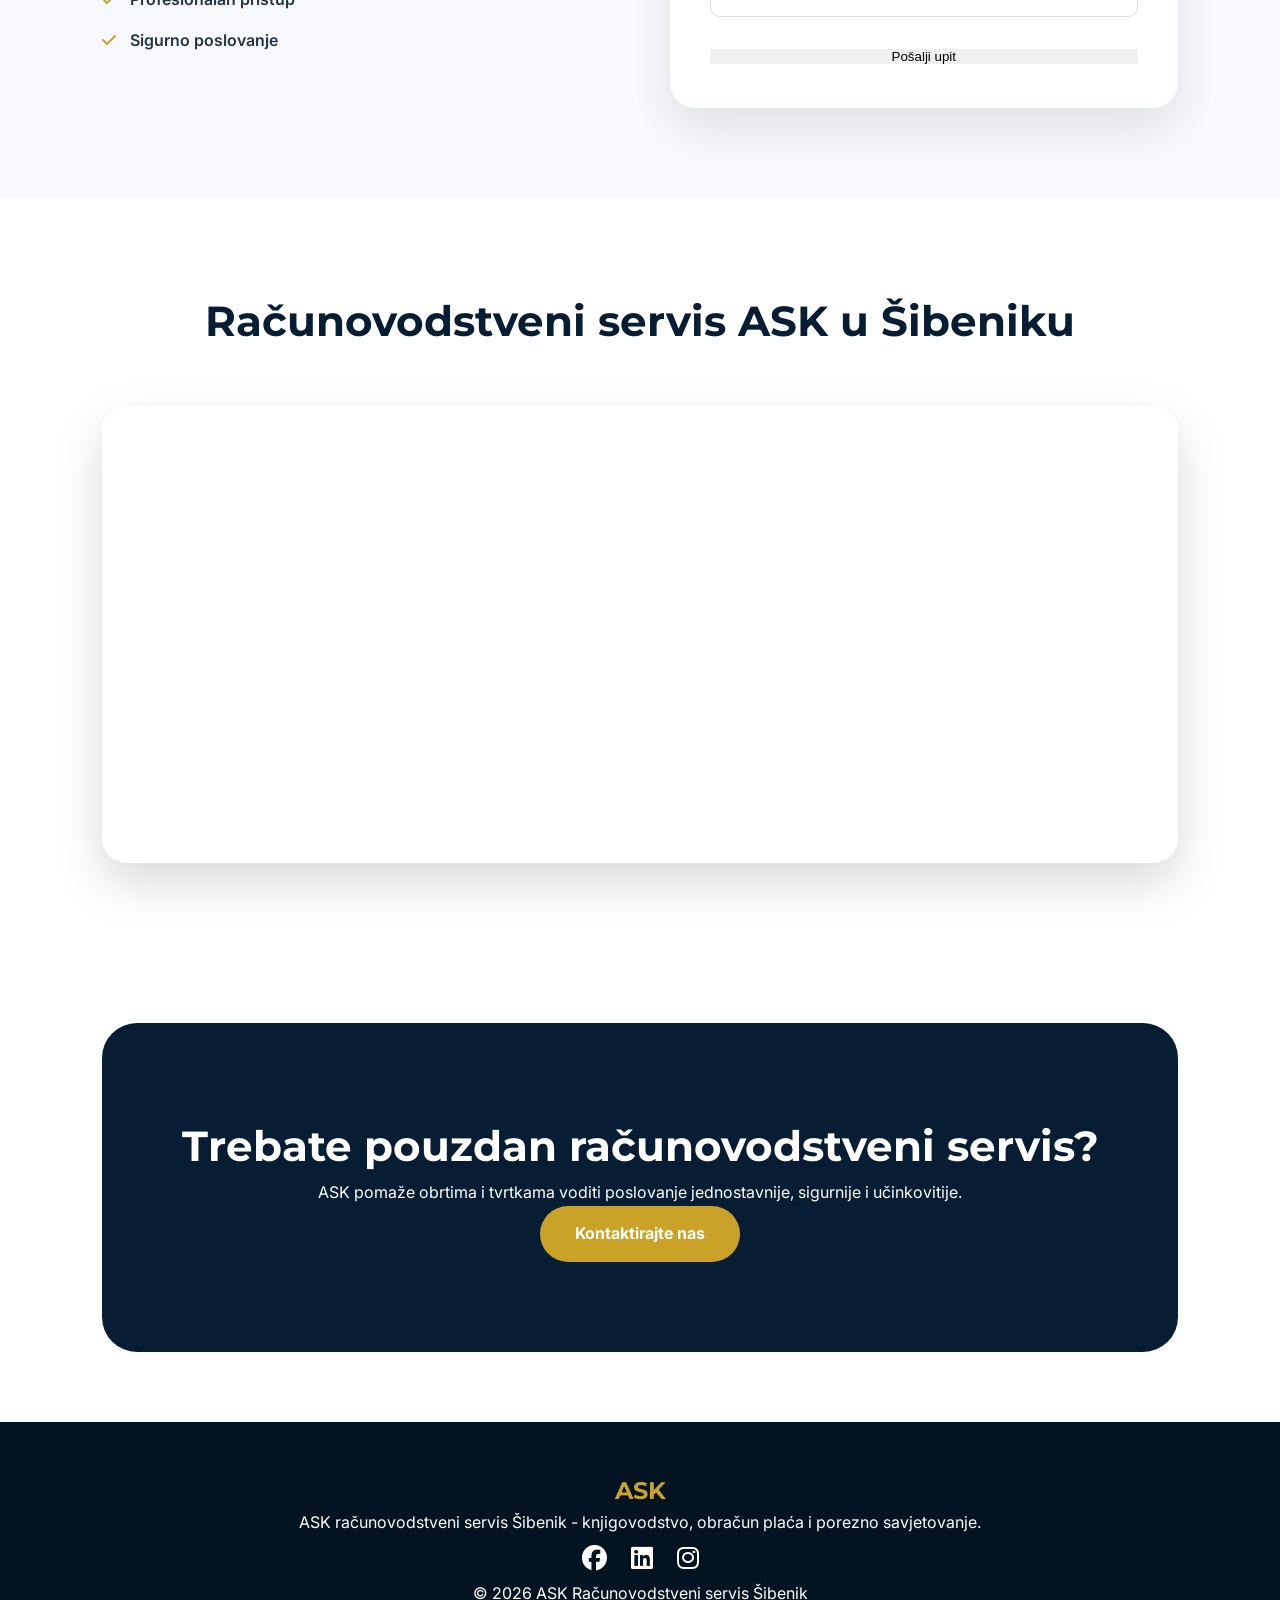
==== commit 94959b48: "wip" ====
--- a/kontakt.html
+++ b/kontakt.html
@@ -4,16 +4,46 @@
     <meta charset="UTF-8" />
 
     <meta name="viewport" content="width=device-width, initial-scale=1.0" />
-
+    <meta name="robots" content="index, follow" />
+
+    <meta name="author" content="ASK Računovodstveni servis" />
+
+    <meta name="geo.region" content="HR-15" />
+
+    <meta name="geo.placename" content="Šibenik" />
+
+    <meta name="language" content="Croatian" />
     <meta
       name="description"
-      content="Kontakt ASK računovodstvo - knjigovodstvo, porezne usluge i poslovno savjetovanje."
-    />
-
-    <title>ASK | Kontakt</title>
+      content="Kontaktirajte ASK računovodstveni servis u Šibeniku. Nudimo knjigovodstvo, obračun plaća, porezno savjetovanje i podršku za obrte i tvrtke."
+    />
+
+    <link rel="canonical" href="https://racunovodstvo-ask.hr/kontakt.html" />
+    <link rel="icon" type="image/x-icon" href="images/favicon.ico" />
+    <title>
+      Kontakt ASK računovodstveni servis Šibenik | Knjigovodstvo i savjeti
+    </title>
+
+    <meta
+      property="og:title"
+      content="ASK računovodstveni servis Šibenik - Kontakt"
+    />
+    <meta
+      property="og:description"
+      content="Kontaktirajte ASK za profesionalno knjigovodstvo, obračun plaća i porezno savjetovanje."
+    />
+    <meta
+      property="og:image"
+      content="https://racunovodstvo-ask.hr/images/slika.jpg"
+    />
+    <meta
+      property="og:url"
+      content="https://racunovodstvo-ask.hr/kontakt.html"
+    />
+    <meta property="og:type" content="website" />
+    <meta property="og:locale" content="hr_HR" />
 
     <link rel="stylesheet" href="css/style.css" />
-
     <link rel="stylesheet" href="css/kontakt.css" />
 
     <link rel="preconnect" href="https://fonts.googleapis.com" />
@@ -28,6 +58,34 @@
       rel="stylesheet"
       href="https://cdnjs.cloudflare.com/ajax/libs/font-awesome/6.5.1/css/all.min.css"
     />
+
+    <script type="application/ld+json">
+      {
+        "@context": "https://schema.org",
+        "@type": "AccountingService",
+        "name": "ASK Računovodstveni servis",
+        "url": "https://racunovodstvo-ask.hr",
+        "telephone": "+3859537524",
+        "email": "info@ask-racunovodstvo.hr",
+        "address": {
+          "@type": "PostalAddress",
+          "streetAddress": "Žirjanska Ul. 23",
+          "addressLocality": "Šibenik",
+          "postalCode": "22000",
+          "addressCountry": "HR"
+        },
+        "areaServed": {
+          "@type": "City",
+          "name": "Šibenik"
+        },
+        "serviceType": [
+          "Knjigovodstvo",
+          "Računovodstvo",
+          "Obračun plaća",
+          "Porezno savjetovanje"
+        ]
+      }
+    </script>
   </head>
 
   <body>
@@ -38,7 +96,7 @@
         <div>
           <strong>ASK</strong>
 
-          <span>Računovodstveni servis</span>
+          <span>Računovodstveni servis Šibenik</span>
         </div>
       </a>
 
@@ -54,31 +112,32 @@
         <a class="nav-btn" href="kontakt.html"> Zatražite ponudu </a>
       </nav>
 
-      <div class="hamburger" onclick="toggleMenu()">
+      <div
+        class="hamburger"
+        onclick="toggleMenu()"
+        aria-label="Otvori izbornik"
+      >
         <i class="fa-solid fa-bars"></i>
       </div>
     </header>
-
-    <!-- HERO -->
 
     <section class="contact-hero">
       <div>
         <div class="badge">
           <i class="fa-solid fa-envelope"></i>
 
-          Kontakt
-        </div>
-
-        <h1>Razgovarajmo o vašem poslovanju</h1>
+          Kontakt ASK računovodstvo
+        </div>
+
+        <h1>Kontakt računovodstveni servis Šibenik</h1>
 
         <p>
-          Naš tim je spreman pomoći vam pronaći najbolje računovodstveno
-          rješenje.
+          Trebate pouzdano knjigovodstvo, obračun plaća ili porezno
+          savjetovanje? Kontaktirajte ASK i pronađite najbolje rješenje za svoje
+          poslovanje.
         </p>
       </div>
     </section>
-
-    <!-- CONTACT INFO -->
 
     <section class="contact-section">
       <h2 class="title">Kontakt informacije</h2>
@@ -91,7 +150,6 @@
 
           <p>
             Žirjanska Ul. 23<br />
-
             22000 Šibenik
           </p>
         </div>
@@ -101,7 +159,9 @@
 
           <h3>Telefon</h3>
 
-          <p>+385 953 7524</p>
+          <p>
+            <a href="tel:+3859537524"> +385 95 375 24 </a>
+          </p>
         </div>
 
         <div class="contact-card">
@@ -109,62 +169,74 @@
 
           <h3>Email</h3>
 
-          <p>info@ask-racunovodstvo.hr</p>
-        </div>
-      </div>
-    </section>
-
-    <!-- FORM -->
+          <p>
+            <a href="mailto:info@ask-racunovodstvo.hr">
+              info@ask-racunovodstvo.hr
+            </a>
+          </p>
+        </div>
+      </div>
+    </section>
 
     <section class="contact-form-section">
       <div class="form-wrapper">
         <div class="form-text">
-          <h2>Pošaljite nam upit</h2>
-
-          <p>
-            Napišite nam što vam je potrebno. Odgovorit ćemo u najkraćem mogućem
-            roku.
+          <h2>Pošaljite upit za računovodstvene usluge</h2>
+
+          <p>
+            Kontaktirajte nas za besplatne konzultacije vezane uz knjigovodstvo,
+            porezne obveze i vođenje poslovanja.
           </p>
 
           <div class="mini-info">
             <div>
               <i class="fa-solid fa-check"></i>
-
               Besplatne konzultacije
             </div>
 
             <div>
               <i class="fa-solid fa-check"></i>
-
               Profesionalan pristup
             </div>
 
             <div>
               <i class="fa-solid fa-check"></i>
-
               Sigurno poslovanje
             </div>
           </div>
         </div>
 
-        <form class="contact-form">
-          <input type="text" placeholder="Ime i prezime" />
-
-          <input type="email" placeholder="Email" />
-
-          <input type="text" placeholder="Telefon" />
-
-          <textarea placeholder="Vaša poruka"></textarea>
-
-          <button>Pošalji upit</button>
+        <form class="contact-form" autocomplete="on">
+          <input
+            type="text"
+            name="name"
+            placeholder="Ime i prezime"
+            autocomplete="name"
+          />
+
+          <input
+            type="email"
+            name="email"
+            placeholder="Email"
+            autocomplete="email"
+          />
+
+          <input
+            type="tel"
+            name="phone"
+            placeholder="Telefon"
+            autocomplete="tel"
+          />
+
+          <textarea name="message" placeholder="Vaša poruka"></textarea>
+
+          <button type="submit">Pošalji upit</button>
         </form>
       </div>
     </section>
 
-    <!-- MAP -->
-
     <section class="map-section">
-      <h2 class="title">Pronađite nas</h2>
+      <h2 class="title">Računovodstveni servis ASK u Šibeniku</h2>
 
       <div class="map-container">
         <iframe
@@ -174,15 +246,19 @@
           style="border: 0"
           allowfullscreen=""
           loading="lazy"
+          title="Lokacija ASK računovodstveni servis Šibenik"
         >
         </iframe>
       </div>
     </section>
 
     <section class="cta">
-      <h2>Trebate pouzdanog računovođu?</h2>
-
-      <p>ASK vam pomaže voditi poslovanje jednostavnije i sigurnije.</p>
+      <h2>Trebate pouzdan računovodstveni servis?</h2>
+
+      <p>
+        ASK pomaže obrtima i tvrtkama voditi poslovanje jednostavnije, sigurnije
+        i učinkovitije.
+      </p>
 
       <a class="btn" href="mailto:info@ask-racunovodstvo.hr">
         Kontaktirajte nas
@@ -192,7 +268,10 @@
     <footer>
       <h2>ASK</h2>
 
-      <p>Računovodstvo kojem možete vjerovati.</p>
+      <p>
+        ASK računovodstveni servis Šibenik - knjigovodstvo, obračun plaća i
+        porezno savjetovanje.
+      </p>
 
       <div class="social">
         <i class="fa-brands fa-facebook"></i>
@@ -202,7 +281,7 @@
         <i class="fa-brands fa-instagram"></i>
       </div>
 
-      <p class="copy">© 2026 ASK Računovodstveni servis</p>
+      <p class="copy">© 2026 ASK Računovodstveni servis Šibenik</p>
     </footer>
 
     <script>
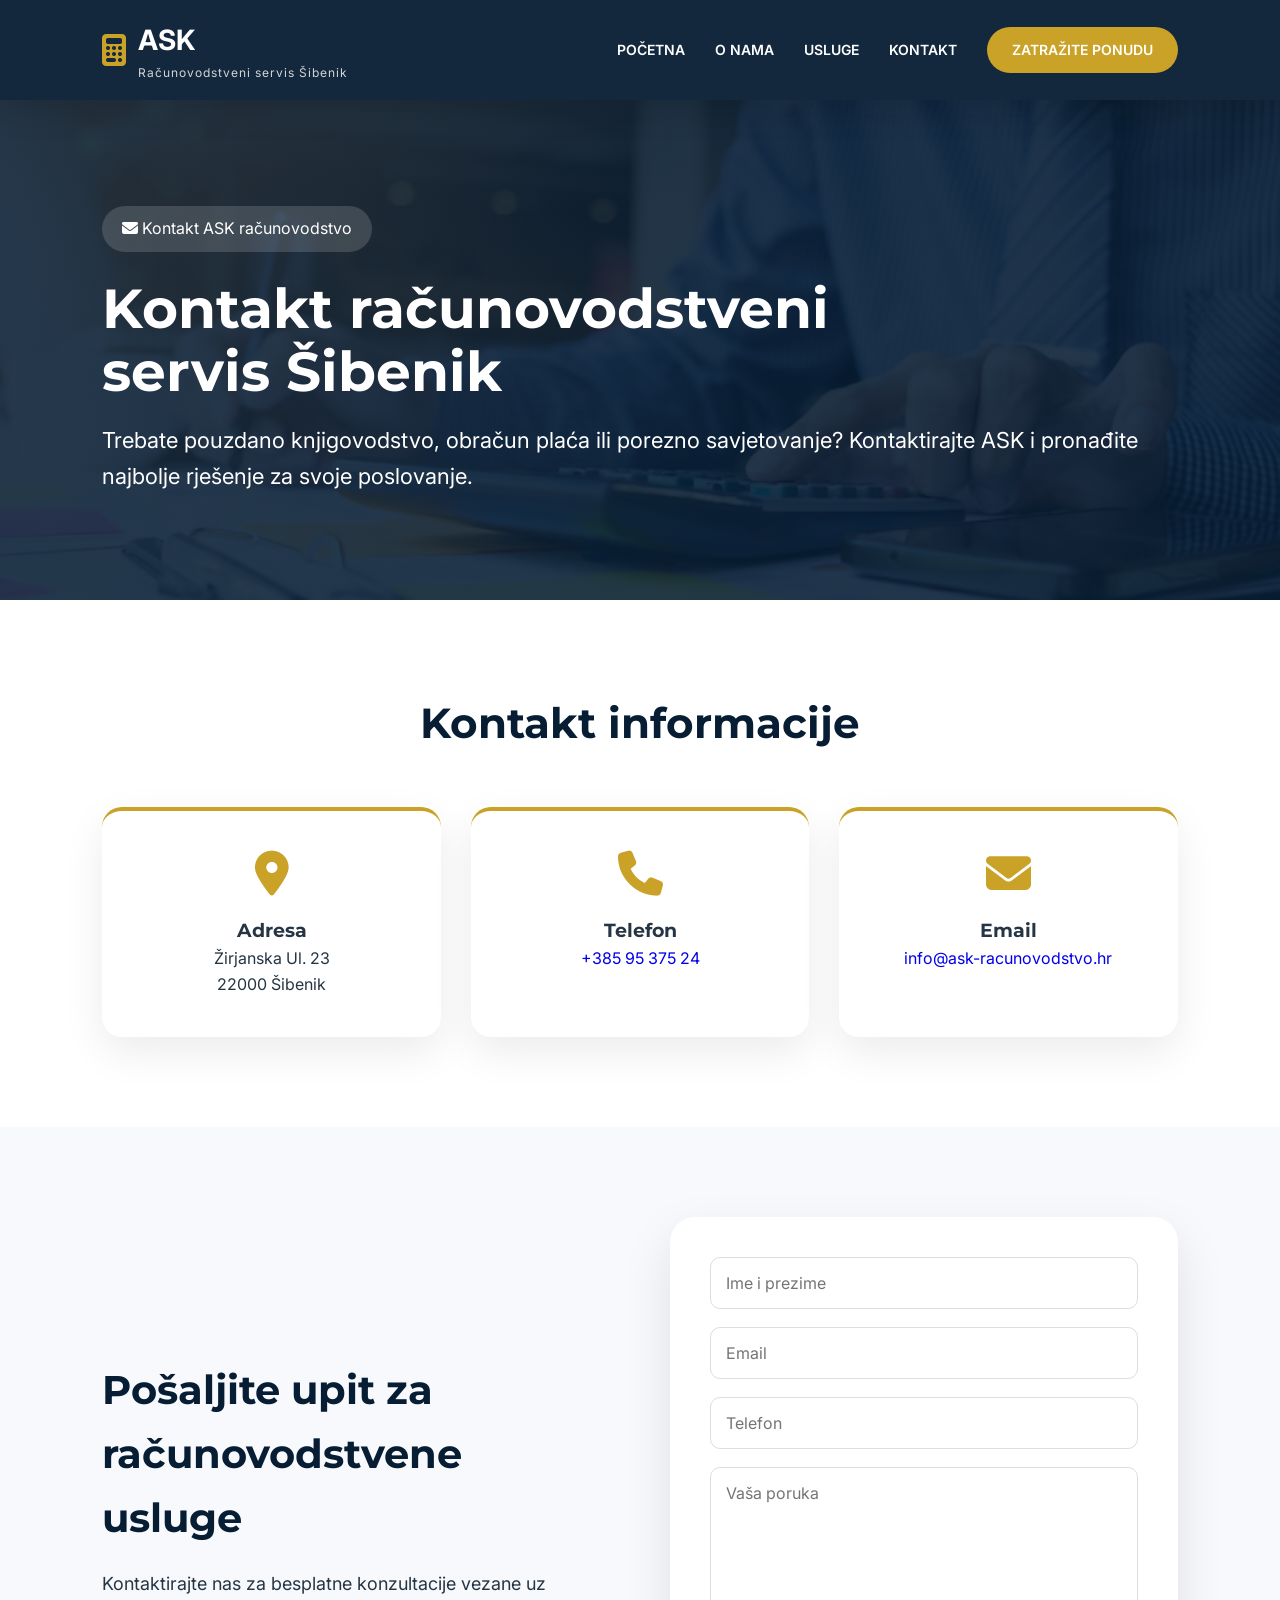
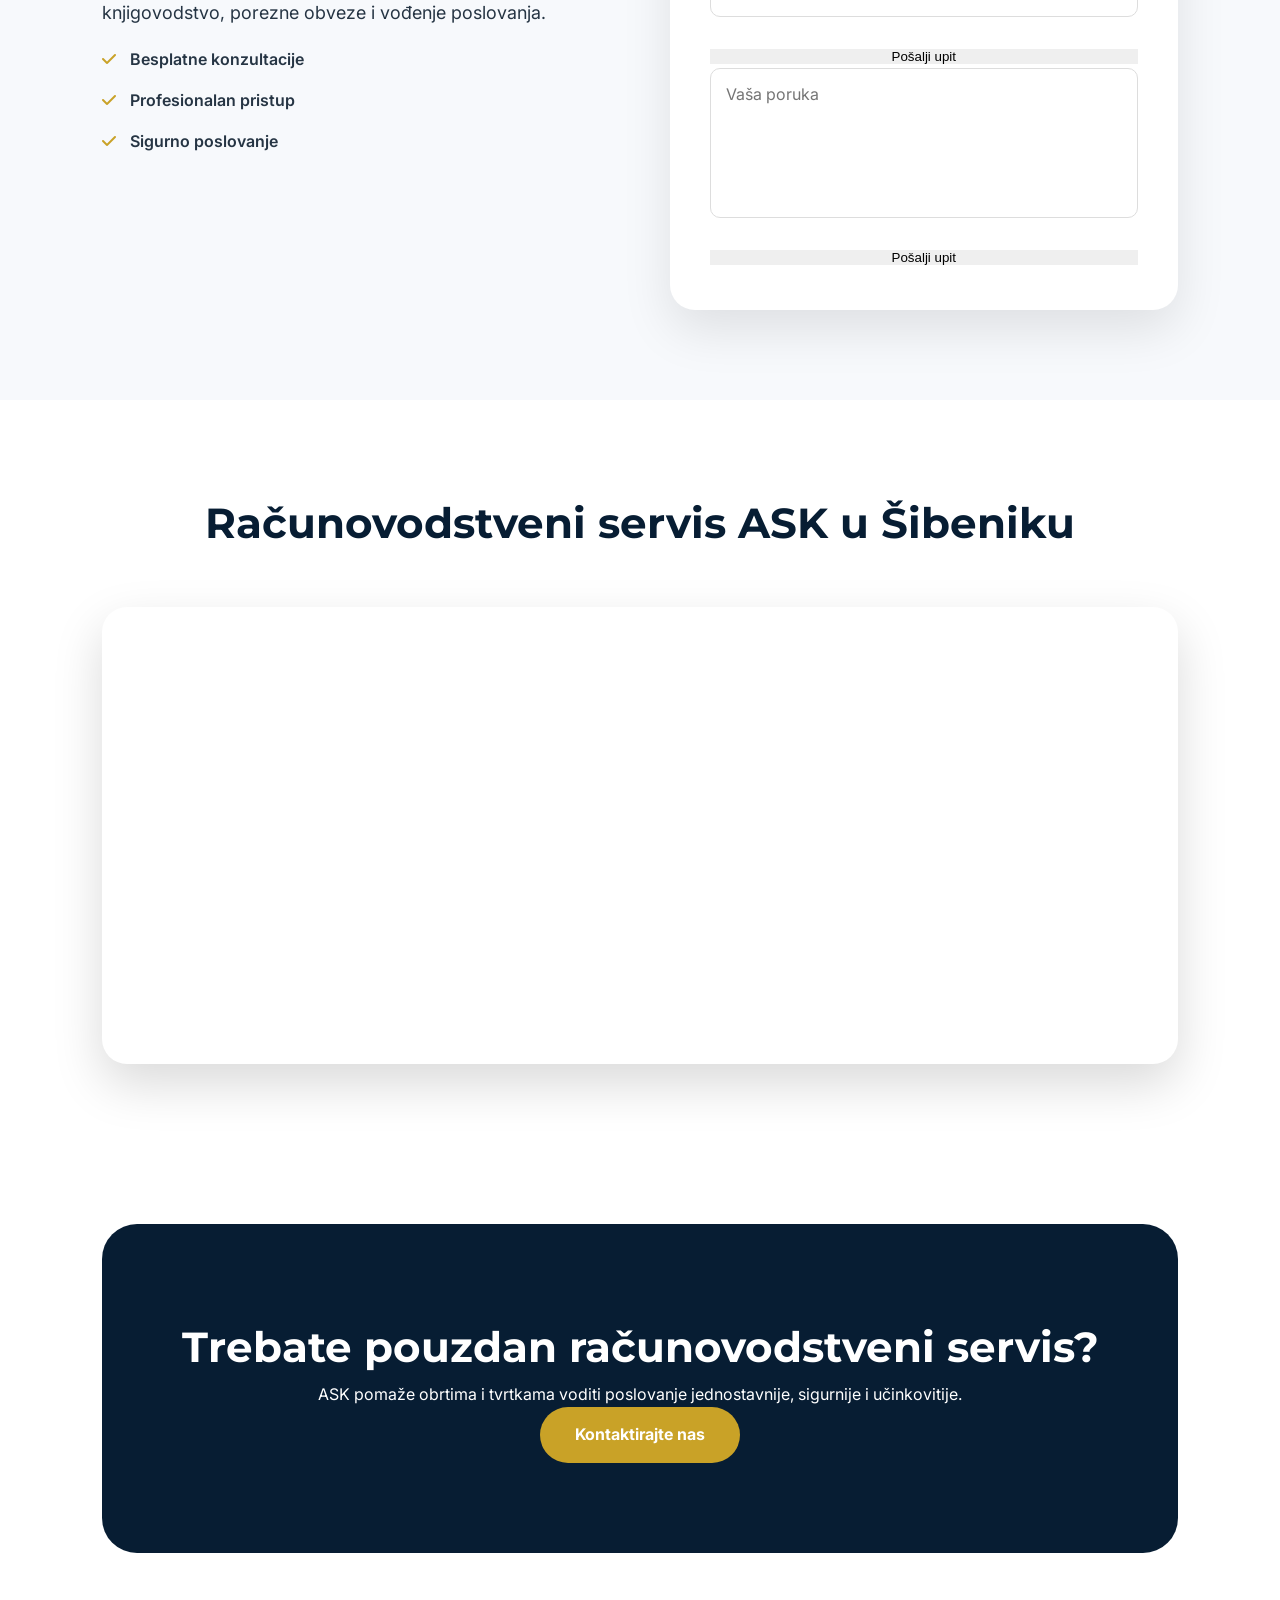
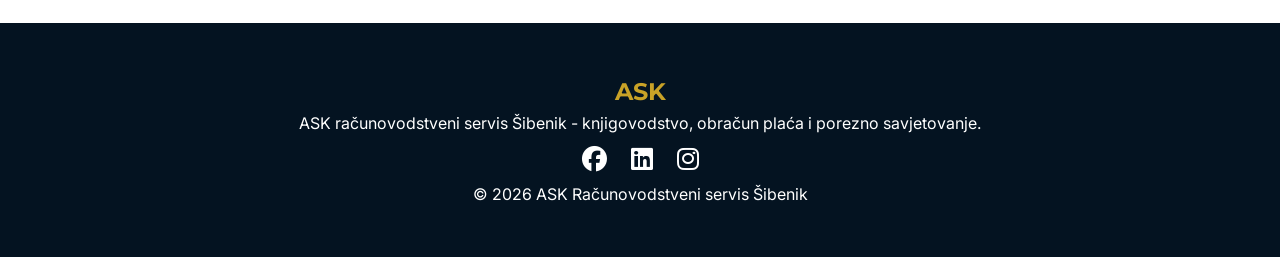
==== commit a03caaef: "mail fix" ====
--- a/kontakt.html
+++ b/kontakt.html
@@ -206,27 +206,16 @@
           </div>
         </div>
 
-        <form class="contact-form" autocomplete="on">
-          <input
-            type="text"
-            name="name"
-            placeholder="Ime i prezime"
-            autocomplete="name"
-          />
-
-          <input
-            type="email"
-            name="email"
-            placeholder="Email"
-            autocomplete="email"
-          />
-
-          <input
-            type="tel"
-            name="phone"
-            placeholder="Telefon"
-            autocomplete="tel"
-          />
+        <form class="contact-form" action="mail.php" method="POST">
+          <input type="text" name="ime" placeholder="Ime i prezime" required />
+
+          <input type="email" name="email" placeholder="Email" required />
+
+          <input type="tel" name="telefon" placeholder="Telefon" />
+
+          <textarea name="poruka" placeholder="Vaša poruka" required></textarea>
+
+          <button type="submit">Pošalji upit</button>
 
           <textarea name="message" placeholder="Vaša poruka"></textarea>
 
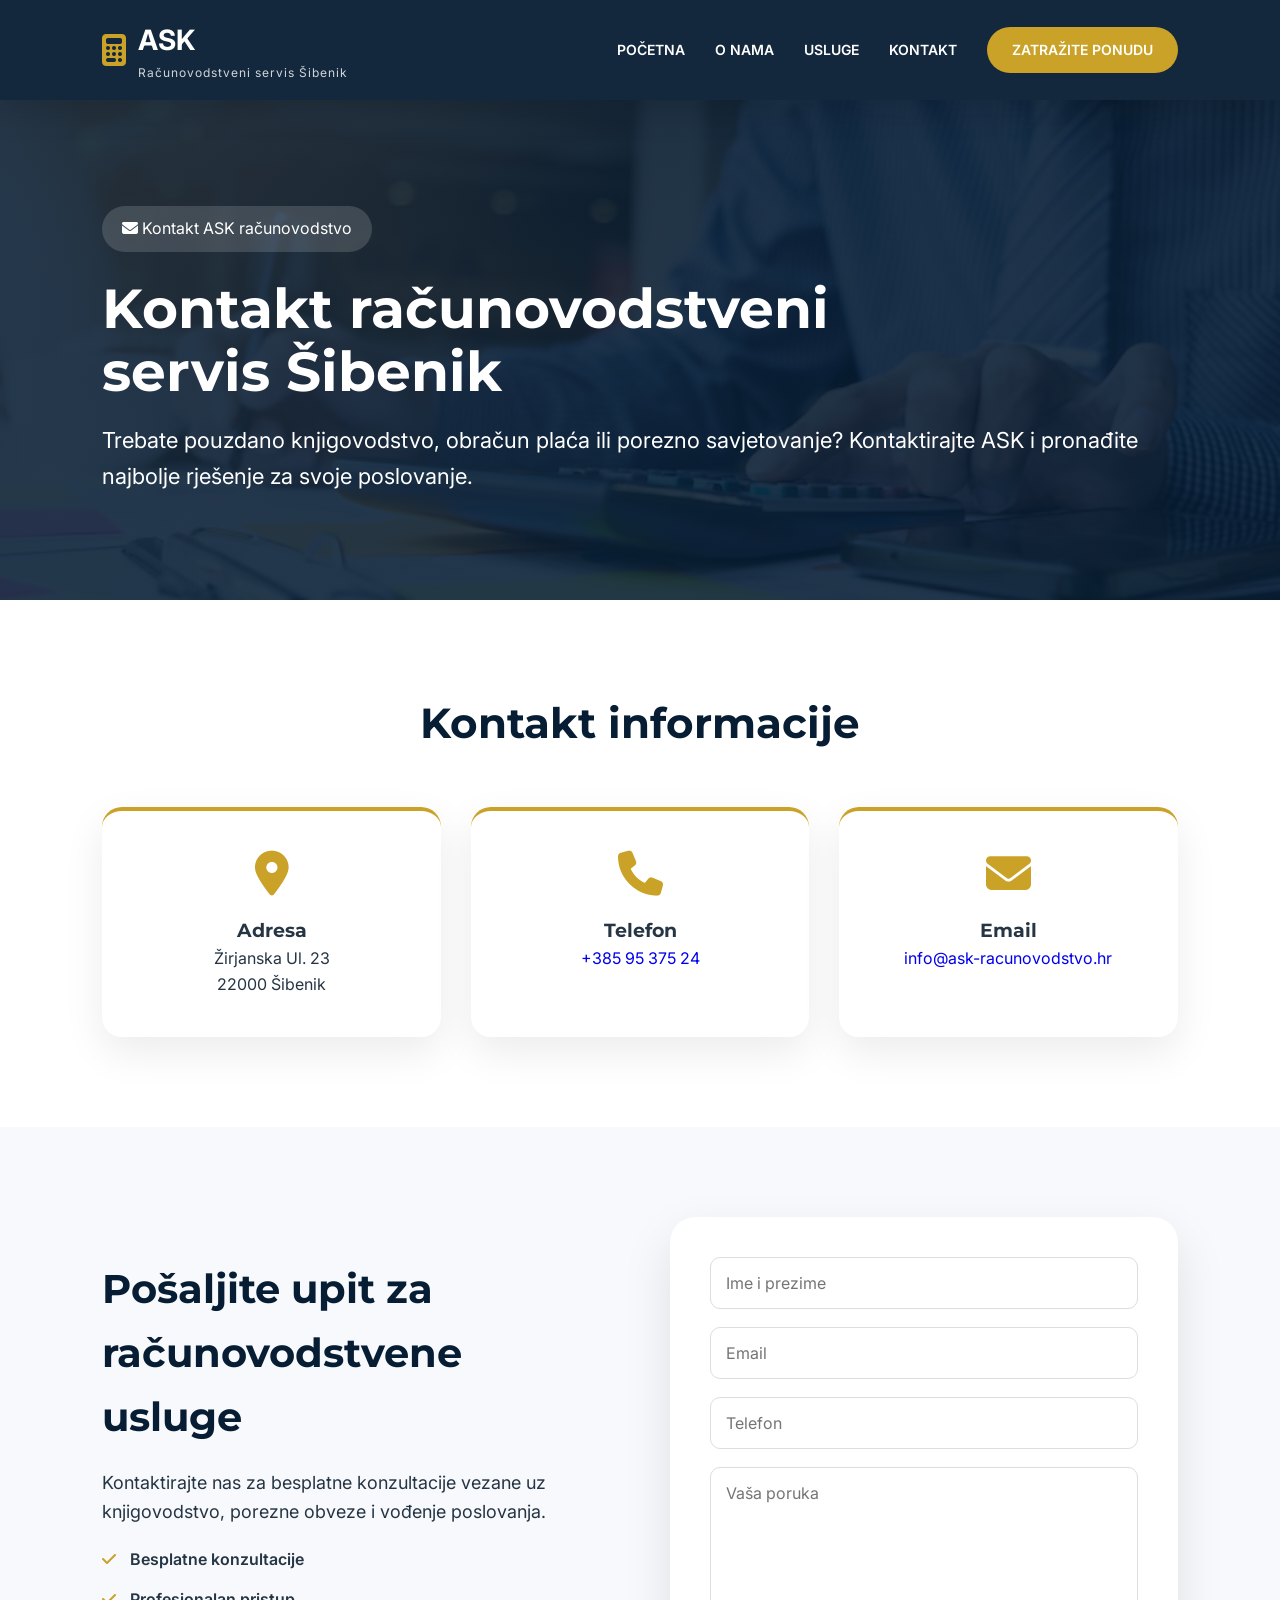
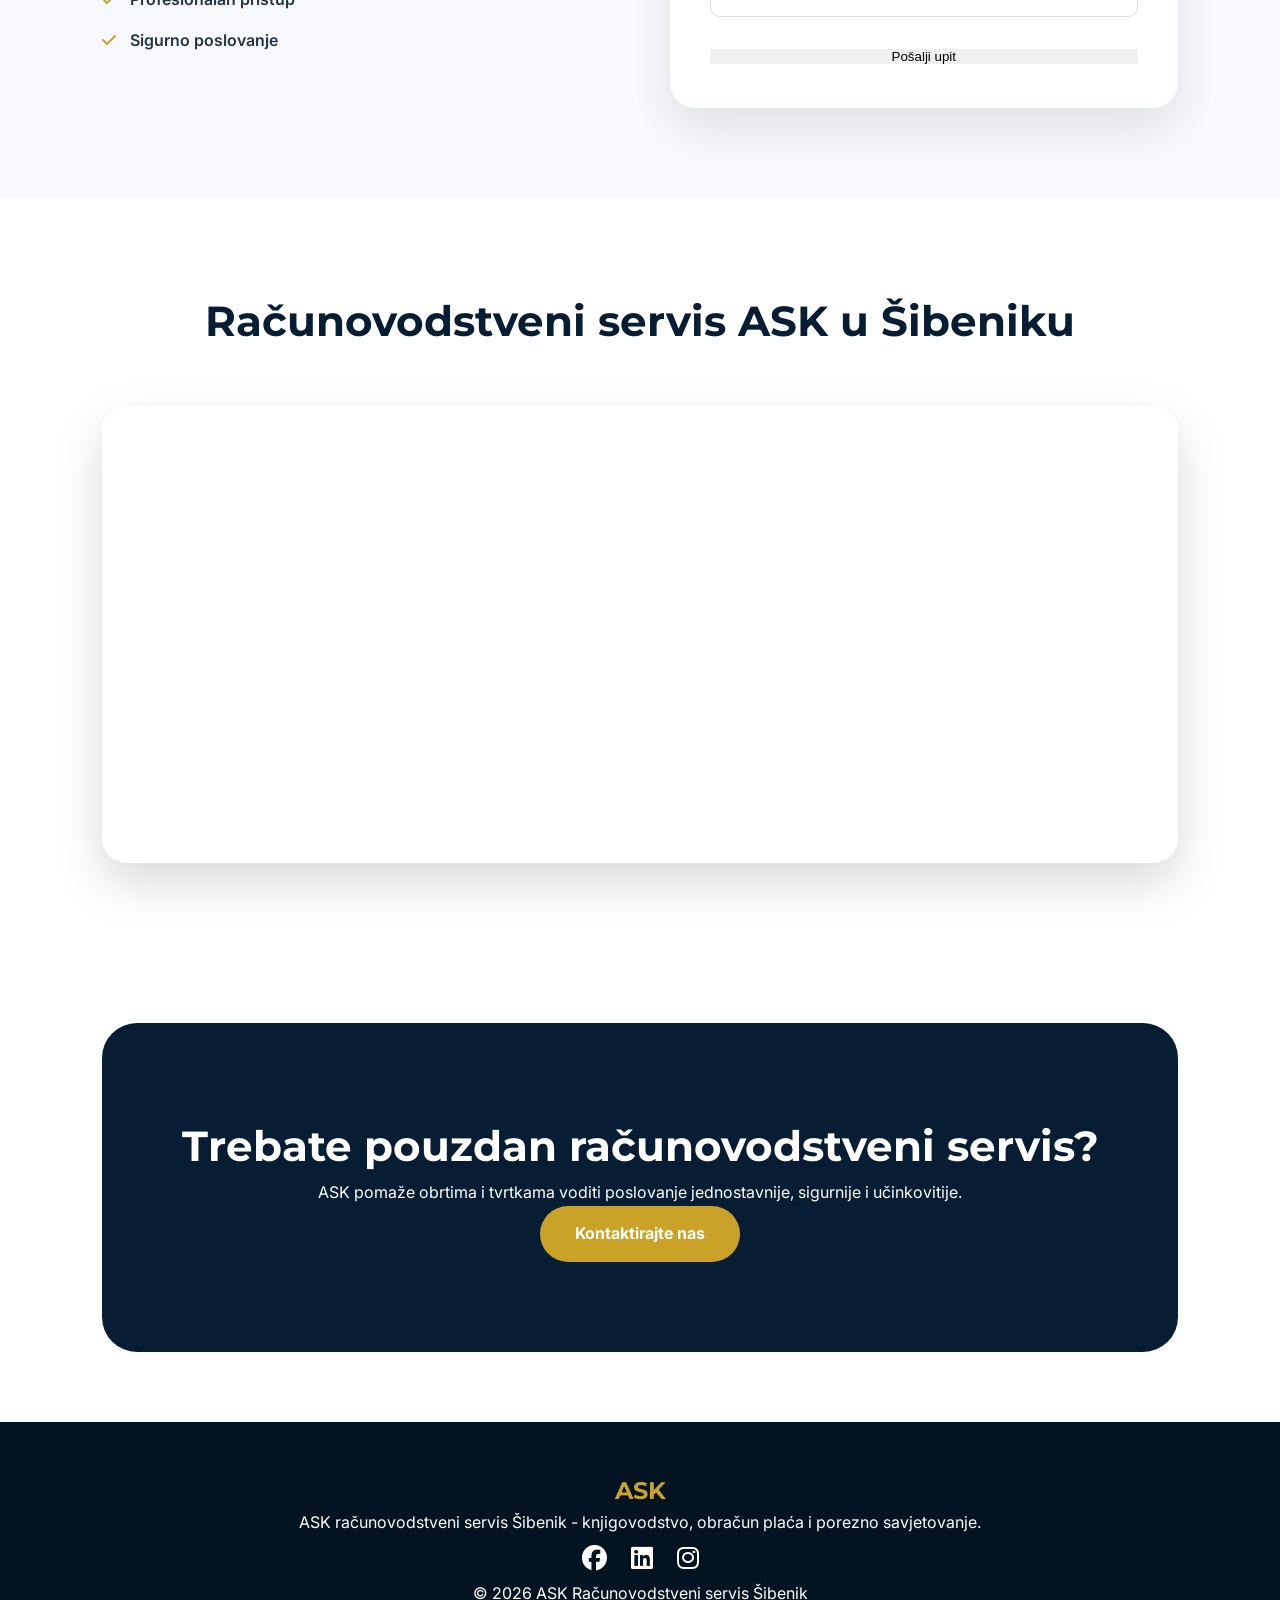
==== commit 9bf2772c: "fix" ====
--- a/kontakt.html
+++ b/kontakt.html
@@ -217,9 +217,6 @@
 
           <button type="submit">Pošalji upit</button>
 
-          <textarea name="message" placeholder="Vaša poruka"></textarea>
-
-          <button type="submit">Pošalji upit</button>
         </form>
       </div>
     </section>
